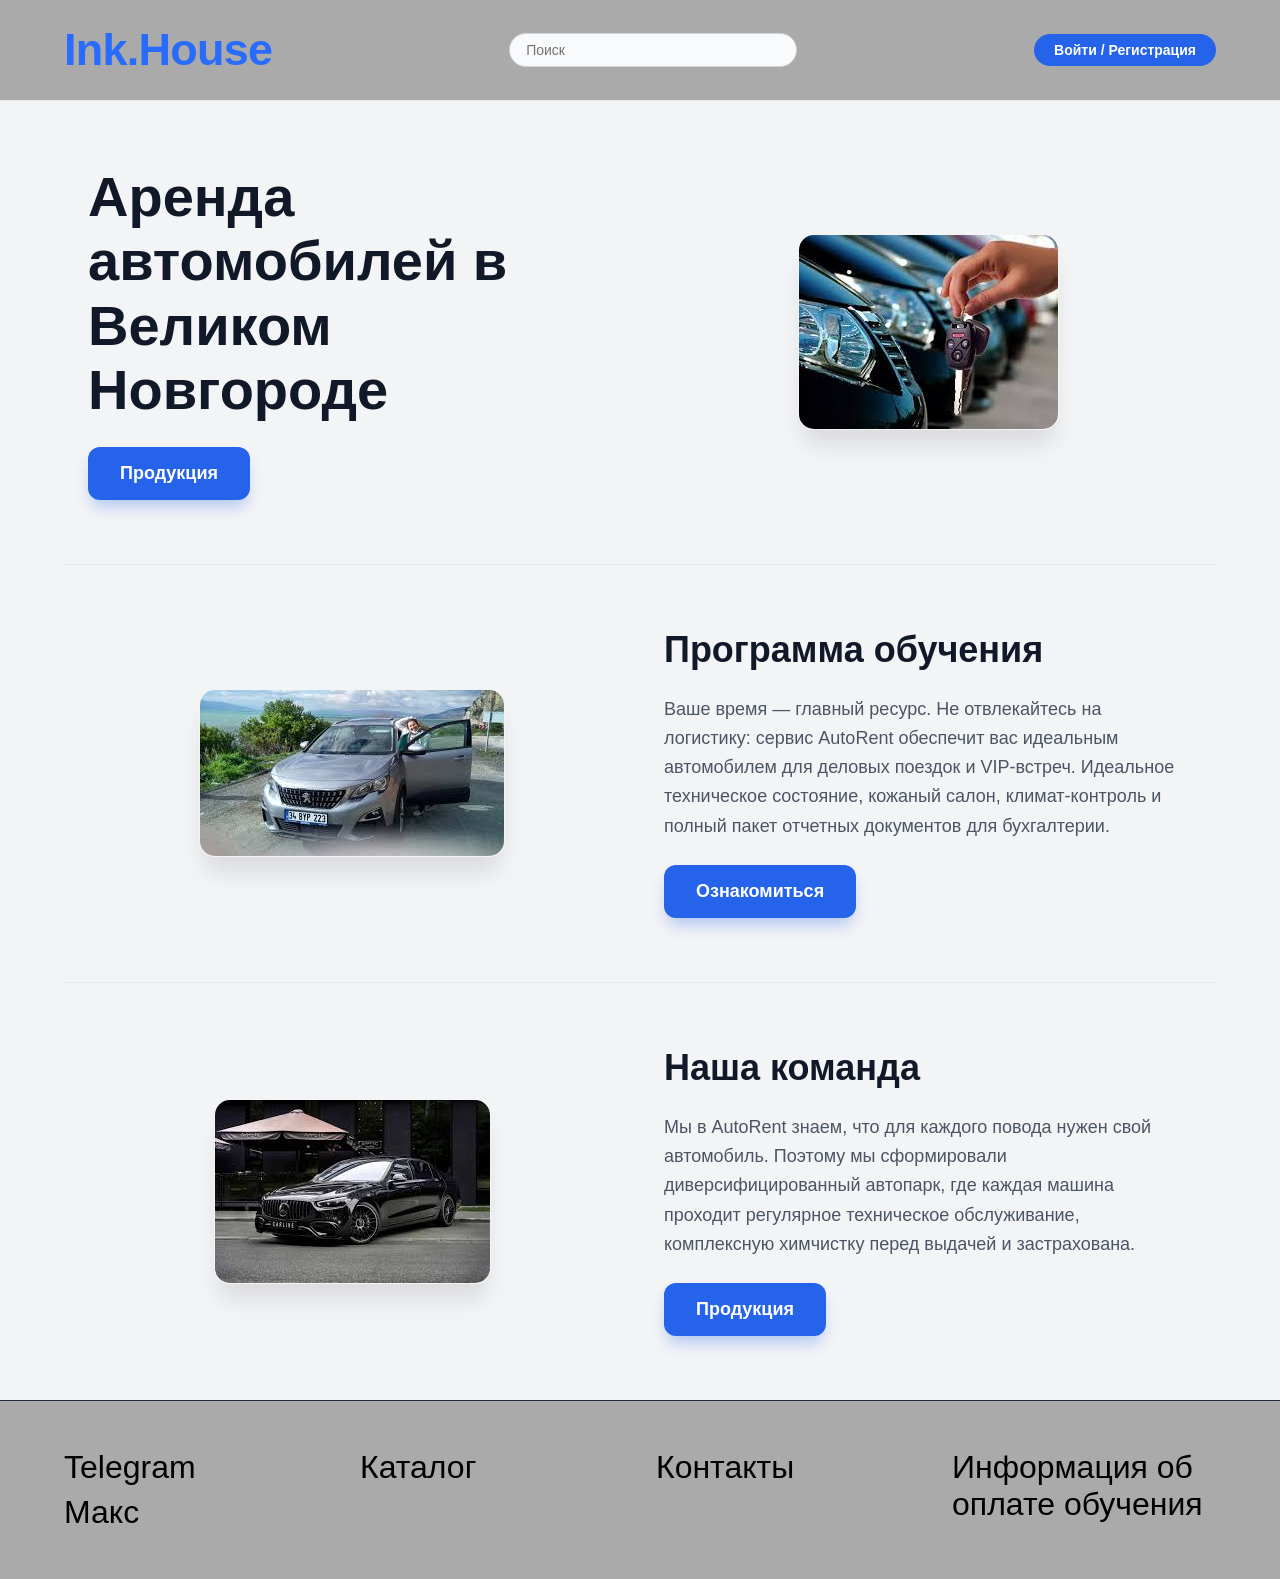
==== index.html @ a7cf6947 "maket 1" ====
<!DOCTYPE html>
<html lang="ru">
<head>
    <meta charset="UTF-8">
    <meta name="viewport" content="width=device-width, initial-scale=1.0">
    <title>Аренда авто — Сервис бронирования</title>
    <link rel="stylesheet" href="style.css">
</head>
<body class="site-body">
    <div class="auth-container hidden">
        <!-- Страница регистрации -->
        <section id="page-register" class="auth-section">
            <h2 class="auth-title">Регистрация</h2>
            <input type="text" id="reg-name" placeholder="Имя пользователя" class="form-input">
            <input type="email" id="email" placeholder="Почта" class="form-input">
            <input type="password" id="reg-password" placeholder="Пароль" class="form-input">
            <input type="password" id="reg-password2" placeholder="Повторите пароль" class="form-input">
            
            <!-- НОВЫЙ БЛОК: Согласие на обработку персональных данных -->
            <div class="policy-wrapper">
                <input type="checkbox" id="reg-policy" class="policy-checkbox">
                <label Liga for="reg-policy" class="policy-label">
                    Я соглашаюсь на <a href="#" class="policy-link">обработку персональных данных</a>
                </label>
            </div>

            <button id="btn-register" class="btn-primary">Зарегистрироваться</button>
            <p class="auth-switch-text">Уже есть аккаунт? <a href="#" id="link-to-login" class="auth-link">Войти</a></p>
            <p id="reg-error" class="error-text hidden"></p>
        </section>

        <!-- Страница входа -->
        <section id="page-login" class="auth-section hidden">
            <h2 class="auth-title">Вход</h2>
            <input type="text" id="login-name" placeholder="Имя пользователя" class="form-input">
            <input type="password" id="login-password" placeholder="Пароль" class="form-input">
            <button id="btn-login" class="btn-primary">Войти</button>
            <p class="auth-switch-text">Нет аккаунта? <a href="#" id="link-to-register" class="auth-link">Регистрация</a></p>
            <p id="login-error" class="error-text hidden"></p>
        </section>
        
        <!-- Личный кабинет -->
        <section id="page-dashboard" class="auth-section hidden">
            <h2 class="auth-title">Личный кабинет</h2>
            <div class="dashboard-info">
                <p class="user-greeting">Привет, <span id="current-user" class="user-highlight"></span>!</p>
                <p class="date-text">Сегодня <span id="data" class="date-highlight"></span>!</p>
            </div>

            <!-- БЛОК МОИХ ЗАЯВОК И КУРСОВ -->
            <div class="user-courses-block" style="margin-top: 1.5rem;">
                <h3 style="font-size: 1.1rem; font-weight: 700; margin-bottom: 0.75rem; color: #1f2937;">Моё обучение:</h3>
                <div class="table-responsive">
                    <table class="admin-table" style="font-size: 0.875rem;">
                        <thead>
                            <tr style="background-color: #f3f4f6;">
                                <th style="padding: 10px;">Категория</th>
                                <th style="padding: 10px;">Статус</th>
                                <th style="padding: 10px;">Инструктор / Авто</th>
                            </tr>
                        </thead>
                        <tbody id="user-apps-list">
                            <!-- Сюда JS вставит строки -->
                        </tbody>
                    </table>
                </div>
            </div>

            <button id="btn-curs" class="btn-primary" style="margin-top: 1rem;">Перейти к главной</button>
            <button id="btn-logout" class="btn-secondary">Выйти</button>
        </section>

    </div>

    <!-- Панель Администратора -->
    <section id="page-admin" class="auth-section admin-panel hidden">
        <div class="admin-header">
            <h2 class="admin-title">Панель администратора</h2>
            <button id="btn-admin-logout" class="btn-logout-admin">Выйти</button>
        </div>

        <!-- Блок Управления Заявками -->
        <div class="admin-section-block">
            <h3 class="admin-subtitle text-sky">Заявки на обучение</h3>
            <div class="table-responsive">
                <table class="admin-table">
                    <thead>
                        <tr>
                            <th>Студент / Email</th>
                            <th>Категория</th>
                            <th>Статус</th>
                            <th>Инструктор</th>
                            <th>Действия</th>
                        </tr>
                    </thead>
                    <tbody id="admin-apps-list">
                        <!-- Сюда JS вставит строки с заявками -->
                    </tbody>
                </table>
            </div>
        </div>

        <!-- Блок Инструкторов -->
        <div class="admin-grid">
            <!-- Форма добавления -->
            <div class="admin-card-form">
                <h3 class="admin-subtitle text-emerald">Добавить инструктора</h3>
                <div class="form-group-admin">
                    <input type="text" id="inst-name" placeholder="ФИО инструктора" class="admin-input">
                    <input type="text" id="inst-car" placeholder="Автомобиль (Марка, госномер)" class="admin-input">
                    <input type="text" id="inst-cat" placeholder="Категория (например: B)" class="admin-input">
                    <button id="btn-add-instructor" class="btn-submit-admin">Сохранить</button>
                </div>
            </div>

            <!-- Список инструкторов -->
            <div class="admin-card-list">
                <h3 class="admin-subtitle text-emerald">Список инструкторов</h3>
                <div class="table-scroll">
                    <table class="admin-table-compact">
                        <thead>
                            <tr>
                                <th>Инструктор / Авто</th>
                                <th>Категория</th>
                                <th class="text-right">Действие</th>
                            </tr>
                        </thead>
                        <tbody id="admin-instructors-list">
                            <!-- Сюда JS вставит список инструкторов -->
                        </tbody>
                    </table>
                </div>
            </div>
        </div>
    </section>

    <!-- Первая страница -->
    <section id="firstList" class="main-page">
        <header class="site-header">
            <div class="header-container">
                <div class="site-logo">
                    <h2>Ink.House</h2>
                </div>
                <div class="search-wrapper">
                    <input type="search" id="search" placeholder="Поиск" class="search-input">
                </div>
                <div id="auth-header-block">
                    <button id="btn-header-auth" class="btn-header">Войти / Регистрация</button>
                </div>
            </div>
        </header>

        <main class="site-content">
            <div class="hero-section">
                <div class="hero-text-block">
                    <h1 class="hero-title">
                        Аренда автомобилей в Великом Новгороде
                    </h1>
                    <div id="btn-katalog">
                        <button class="btn-large">Продукция</button>
                    </div>
                </div>
                <div class="image-wrapper">
                    <img src="images/img3.jpg" alt="Главное изображение" class="responsive-img">
                </div>
            </div>
                
            <div class="info-section">
                <div class="image-wrapper order-mobile-2">
                    <img src="images/img2.jpg" alt="Обучение" class="responsive-img">
                </div>
                <div class="info-text-block order-mobile-1">
                    <h2 class="section-title">Программа обучения</h2>
                    <p class="section-paragraph">
                        Ваше время — главный ресурс. Не отвлекайтесь на логистику: сервис AutoRent обеспечит вас идеальным автомобилем для деловых поездок и VIP-встреч. Идеальное техническое состояние, кожаный салон, климат-контроль и полный пакет отчетных документов для бухгалтерии.
                    </p>
                    <div id="btn-katalog1">
                        <button class="btn-large">Ознакомиться</button>
                    </div>
                </div>
            </div>

            <div class="info-section">
                <div class="image-wrapper">
                    <img src="images/img1.jpg" alt="Команда" class="responsive-img">
                </div>
                <div class="info-text-block">
                    <h2 class="section-title">Наша команда</h2>
                    <p class="section-paragraph">
                        Мы в AutoRent знаем, что для каждого повода нужен свой автомобиль. Поэтому мы сформировали диверсифицированный автопарк, где каждая машина проходит регулярное техническое обслуживание, комплексную химчистку перед выдачей и застрахована.
                    </p>
                    <div id="btn-katalog2">
                        <button class="btn-large">Продукция</button>
                    </div>
                </div>
            </div>
        </main>

        <footer class="site-footer">
            <div class="footer-grid">
                
                <div class="footer-col">
                    <p class="footer-link-item">Telegram</p>
                    <p class="footer-link-item">Макс</p>
                </div>
                    
                <div class="footer-col">
                    <a href="#" class="footer-link">Каталог</a>
                </div>

                <div class="footer-col">
                    <p class="footer-link-item">Контакты</p>
                </div>

                <div class="footer-col">
                    <a href="#" class="footer-link leading-tight">
                        Информация об оплате обучения
                    </a>
                </div>

            </div>
        </footer>
    </section>

    <!-- Каталог -->
    <section id="katalog" class="hidden">
        <!-- Шапка каталога -->
        <header class="site-header">
            <div class="header-container">
                <div class="site-logo logo-click-trigger">
                    <h2>Ink.House</h2>
                </div>
                <div class="search-wrapper">
                    <input type="search" placeholder="Поиск" class="search-input header-search-trigger">
                </div>
                <div class="auth-header-placement">
                </div>
            </div>
        </header>

        <!-- Основной контент каталога -->
        <main class="catalog-content">
            <h1 class="catalog-main-title">Наши направления обучения</h1>
            
            <div class="catalog-grid">
            
                <!-- Карточка 1: Категория А -->
                <div class="catalog-card">
                    <div class="card-top">
                        <img class="card-img" src="images/1.jpg" alt="Категория А">
                        <h3 class="card-title">Категория А</h3>
                        <p class="card-description">Подготовка водителей категории «А»/«А1»</p>
                    </div>
                    <div class="card-bottom">
                        <p class="card-price">20 500 руб</p>
                        <button class="btn-action" data-category="A">Подать заявку</button>
                    </div>
                </div>

                <!-- Карточка 2: Категория B -->
                <div class="catalog-card">
                    <div class="card-top">
                        <img class="card-img" src="images/2.jpg" alt="Категория B">
                        <h3 class="card-title">Категория B</h3>
                        <p class="card-description">Подготовка водителей категории «В» МЕХАНИКА</p>
                    </div>
                    <div class="card-bottom">
                        <p class="card-price">60 500 руб</p>
                        <button class="btn-action" data-category="B">Подать заявку</button>
                    </div>
                </div>
                    
                <!-- Карточка 3: Категория C -->
                <div class="catalog-card">
                    <div class="card-top">
                        <img class="card-img" src="images/3.jpg" alt="Категория C">
                        <h3 class="card-title">Категория C</h3>
                        <p class="card-description">Переподготовка водителей с категории «В» на «C»</p>
                    </div>
                    <div class="card-bottom">
                        <p class="card-price">25 500 руб</p>
                        <button class="btn-action" data-category="C">Подать заявку</button>
                    </div>
                </div>

            </div>
        </main>

        <!-- Подвал каталога -->
        <footer class="site-footer">
            <div class="footer-grid">
                <div class="footer-col">
                    <p class="footer-link-item">Telegram</p>
                    <p class="footer-link-item">Макс</p>
                </div>
                <div class="footer-col">
                    <span class="footer-link catalog-link-trigger">Каталог</span>
                </div>
                <div class="footer-col">
                    <p class="footer-link-item">Контакты</p>
                </div>
                <div class="footer-col">
                    <span class="footer-link">Информация об оплате обучения</span>
                </div>
            </div>
        </footer>
    </section>

    <script>
        const sessionUser = "<?= $_SESSION['username'] ?? '' ?>";
    </script>
    <script src="index.js"></script>    
</body>
</html>
---- style.css ----
/* Обнуление базовых отступов */
* {
    box-sizing: border-box;
    margin: 0;
    padding: 0;
}

/* Базовые стили страницы */
.site-body {
    background-color: #f3f4f6;
    min-height: 100vh;
    display: flex;
    flex-direction: column;
    font-family: -apple-system, BlinkMacSystemFont, "Segoe UI", Roboto, Helvetica, Arial, sans-serif;
    -webkit-font-smoothing: antialiased;
}

/* Общий технический класс для скрытия окон в JS */
.hidden {
    display: none !important;
}

/* Авторизации и регистрации */
.auth-container {
    background-color: #ffffff;
    padding: 2rem;
    border-radius: 0.75rem;
    box-shadow: 0 4px 6px -1px rgba(0, 0, 0, 0.1), 0 2px 4px -1px rgba(0, 0, 0, 0.06);
    width: 100%;
    max-width: 28rem;
    margin: auto;
}

.auth-section {
    display: flex;
    flex-direction: column;
    gap: 1rem;
}

.auth-title {
    font-size: 1.5rem;
    font-weight: 700;
    color: #1f2937;
    text-align: center;
}

.auth-switch-text {
    text-align: center;
    font-size: 0.875rem;
    color: #4b5563;
}

.auth-link {
    color: #2563eb;
    text-decoration: none;
}

.auth-link:hover {
    text-decoration: underline;
}

.error-text {
    color: #ef4444;
    font-size: 0.875rem;
    text-align: center;
}

/* Личный кабинет */
.dashboard-info {
    background-color: #eff6ff;
    padding: 1rem;
    border-radius: 0.5rem;
    border: 1px solid #dbeafe;
    display: flex;
    flex-direction: column;
    gap: 0.25rem;
}

.user-greeting {
    color: #374151;
}

.user-highlight {
    font-weight: 700;
    color: #2563eb;
}

.date-text {
    font-size: 0.875rem;
    color: #6b7280;
}

.date-highlight {
    font-weight: 500;
}

.form-input {
    width: 100%;
    padding: 0.625rem;
    border: 1px solid #d1d5db;
    border-radius: 0.5rem;
    font-size: 1rem;
    transition: all 0.2s;
    outline: none;
}

.form-input:focus {
    border-color: #2563eb;
    box-shadow: 0 0 0 2px rgba(37, 99, 235, 0.2);
}

.btn-primary {
    width: 100%;
    background-color: #2563eb;
    color: #ffffff;
    padding: 0.625rem;
    border: none;
    border-radius: 0.5rem;
    font-weight: 600;
    cursor: pointer;
    transition: background-color 0.2s;
}

.btn-primary:hover {
    background-color: #1d4ed8;
}

.btn-secondary {
    width: 100%;
    background-color: #6b7280;
    color: #ffffff;
    padding: 0.625rem;
    border: none;
    border-radius: 0.5rem;
    font-weight: 600;
    cursor: pointer;
    transition: background-color 0.2s;
}

.btn-secondary:hover {
    background-color: #4b5563;
}

.btn-large {
    padding: 1rem 2rem;
    font-size: 1.125rem;
    font-weight: 700;
    background-color: #2563eb;
    color: #ffffff;
    border: none;
    border-radius: 0.75rem;
    cursor: pointer;
    transition: all 0.2s;
    box-shadow: 0 10px 15px -3px rgba(37, 99, 235, 0.3);
}

.btn-large:hover {
    background-color: #1d4ed8;
}

/* Главная страница */
.main-page {
    display: flex;
    flex-direction: column;
    flex-grow: 1;
}

.site-header {
    padding: 1.5rem 2rem;
    background-color: #aaaaaa;
    border-bottom: 1px solid #e5e7eb;
}

.header-container {
    max-width: 1152px;
    margin: 0 auto;
    display: flex;
    justify-content: space-between;
    align-items: center;
    gap: 1rem;
}

.site-logo {
    color: #296cfd;
    font-weight: 900;
    font-size: 1.875rem;
    letter-spacing: -0.025em;
}

.site-logo:hover {
    cursor: pointer;
    color: #2561e4;
}

.search-wrapper {
    width: 18rem;
}

.search-input {
    width: 100%;
    padding: 0.5rem 1rem;
    border: 1px solid #d1d5db;
    border-radius: 9999px;
    background-color: #f9fafb;
    font-size: 0.875rem;
    outline: none;
    transition: all 0.2s;
}

.search-input:focus {
    border-color: #2563eb;
    box-shadow: 0 0 0 2px rgba(37, 99, 235, 0.2);
}

.site-content {
    flex-grow: 1;
    width: 100%;
    max-width: 1152px;
    margin: 0 auto;
}

.hero-section, .info-section {
    padding: 4rem 1.5rem;
    display: grid;
    grid-template-columns: 1fr;
    gap: 3rem;
    align-items: center;
}

.info-section {
    border-top: 1px solid #e5e7eb;
}

.hero-text-block {
    display: flex;
    flex-direction: column;
    align-items: center;
    text-align: center;
}

.hero-title {
    font-size: 2.5rem;
    font-weight: 800;
    color: #111827;
    line-height: 1.15;
    margin-bottom: 1.5rem;
}

.accent-text {
    color: #2563eb;
}

.desktop-only {
    display: none;
}

.info-text-block {
    display: flex;
    flex-direction: column;
    gap: 1.5rem;
}

.section-title {
    font-size: 2.25rem;
    font-weight: 700;
    color: #111827;
}

.section-paragraph {
    font-size: 1.125rem;
    color: #4b5563;
    line-height: 1.625;
}

.image-wrapper {
    display: flex;
    justify-content: center;
}

.responsive-img {
    max-width: 100%;
    height: auto;
    border-radius: 1rem;
    box-shadow: 0 20px 25px -5px rgba(0, 0, 0, 0.1);
    border: 1px solid #f3f4f6;
}

/* Подвал сайта */
.site-footer {
    background-color: #aaaaaa;
    color: #d1d5db;
    padding: 3rem 1.5rem;
    margin-top: auto;
    border-top: 1px solid #1f2937;
}

.footer-grid {
    max-width: 1152px;
    margin: 0 auto;
    display: grid;
    grid-template-columns: repeat(2, 1fr);
    gap: 2rem;
}

.footer-col {
    display: flex;
    flex-direction: column;
    gap: 0.5rem;
}

.footer-col-title {
    font-size: 0.875rem;
    font-weight: 600;
    text-transform: uppercase;
    letter-spacing: 0.05em;
    color: #9ca3af;
    margin-bottom: 0.25rem;
}

.footer-link-item, .footer-link {
    font-size: 2rem;
    color: #000000;
    text-decoration: none;
    cursor: pointer;
    transition: color 0.2s;
}

.footer-link-item:hover, .footer-link:hover {
    color: #60a5fa;
}

.footer-copyright {
    max-width: 1152px;
    margin: 2rem auto 0;
    padding-top: 2rem;
    border-top: 1px solid #1f2937;
    text-align: center;
    font-size: 0.875rem;
    color: #6b7280;
}

.profil a {
    font-size: 4 rem;
}

/* Кнопка авторизации в шапке */
.btn-header {
    background-color: #2563eb;
    color: #ffffff;
    padding: 0.5rem 1.25rem;
    border: none;
    border-radius: 9999px; /* Скругленная кнопка */
    font-weight: 600;
    font-size: 0.875rem;
    cursor: pointer;
    transition: all 0.2s;
    white-space: nowrap;
}

.btn-header:hover {
    background-color: #1d4ed8;
    box-shadow: 0 4px 6px -1px rgba(37, 99, 235, 0.2);
}

/* Стили для отображения имени пользователя вместо кнопки */
.header-username {
    font-weight: 700;
    color: #2563eb;
    font-size: 1rem;
    cursor: pointer;
    transition: color 0.2s;
}

.header-username:hover {
    color: #1d4ed8;
    text-decoration: underline;
}

/* Стили для страницы каталога */
.catalog-content {
    flex-grow: 1;
    width: 100%;
    max-width: 1152px;
    margin: 0 auto;
    padding: 3rem 1.5rem;
}

.catalog-main-title {
    font-size: 2.25rem;
    font-weight: 800;
    color: #111827;
    text-align: center;
    margin-bottom: 3rem;
}

/* Сетка каталога: 1 колонка на мобильных, 3 на ПК */
.catalog-grid {
    display: grid;
    grid-template-columns: 1fr;
    gap: 2rem;
}

/* Карточка товара */
.catalog-card {
    background-color: #ffffff;
    border-radius: 1rem;
    padding: 1.5rem;
    display: flex;
    flex-direction: column;
    justify-content: space-between; /* Прижимает цену и кнопку к низу */
    align-items: center;
    text-align: center;
    min-height: 550px;
    box-shadow: 0 4px 6px -1px rgba(0, 0, 0, 0.05), 0 2px 4px -1px rgba(0, 0, 0, 0.03);
    border: 1px solid #e5e7eb;
    transition: transform 0.2s, box-shadow 0.2s;
}

.catalog-card:hover {
    transform: translateY(-4px);
    box-shadow: 0 20px 25px -5px rgba(0, 0, 0, 0.1), 0 10px 10px -5px rgba(0, 0, 0, 0.04);
}

.card-top {
    width: 100%;
    display: flex;
    flex-direction: column;
    align-items: center;
}

.card-img {
    width: 100%;
    height: 480px;
    object-fit: cover;
    border-radius: 0.75rem;
    margin-bottom: 1.25rem;
}

.card-title {
    font-size: 1.5rem;
    font-weight: 700;
    color: #111827;
    margin-bottom: 0.5rem;
}

.card-description {
    font-size: 1rem;
    color: #4b5563;
    line-height: 1.5;
}

.card-bottom {
    width: 100%;
    margin-top: 1.5rem;
    display: flex;
    flex-direction: column;
    align-items: center;
    gap: 1rem;
}

.card-price {
    font-size: 1.5rem;
    font-weight: 800;
    color: #111827;
}

/* Подать заявку */
.btn-action {
    width: 100%;
    max-width: 240px;
    height: 3rem;
    font-size: 1rem;
    font-weight: 600;
    color: #2563eb;
    background-color: transparent;
    border: 2px solid #2563eb;
    border-radius: 0.5rem;
    cursor: pointer;
    transition: all 0.2s;
}

.btn-action:hover {
    background-color: #2563eb;
    color: #ffffff;
    box-shadow: 0 10px 15px -3px rgba(37, 99, 235, 0.2);
}

/* Адаптивность для сетки каталога */
@media (min-width: 768px) {
    .catalog-grid {
        grid-template-columns: repeat(3, 1fr);
    }
}

/* Адаптивность для средних и больших экранов (Планшеты и ПК) */
@media (min-width: 768px) {
    .hero-section, .info-section {
        grid-template-columns: repeat(2, 1fr);
    }

    .hero-text-block {
        align-items: flex-start;
        text-align: left;
    }

    .hero-title {
        font-size: 3.5rem;
    }

    .footer-grid {
        grid-template-columns: repeat(4, 1fr);
    }

    /* Восстановление правильного визуального порядка блоков для десктопа */
    .order-mobile-1 {
        order: 0;
    }
    .order-mobile-2 {
        order: 0;
    }
}

@media (min-width: 1024px) {
    .desktop-only {
        display: inline;
    }
}

/* Полноэкранный контейнер админки (Белая тема) */
.admin-panel {
    width: 100%;
    min-height: 100vh; /* На весь экран */
    margin: 0;
    padding: 32px;
    background-color: #ffffff; /* Белый фон */
    color: #1f2937; /* Темный текст для контраста */
    box-sizing: border-box;
}

/* Шапка админки */
.admin-header {
    display: flex;
    justify-content: space-between;
    align-items: center;
    border-bottom: 2px solid #e5e7eb; /* Светлая аккуратная линия */
    padding-bottom: 16px;
    margin-bottom: 32px;
}

.admin-title {
    font-size: 28px;
    font-weight: 800;
    color: #111827;
    margin: 0;
}

.btn-logout-admin {
    padding: 10px 20px;
    background-color: #dc2626;
    color: #ffffff;
    border: none;
    border-radius: 6px;
    font-weight: 600;
    cursor: pointer;
    transition: background-color 0.2s;
}

.btn-logout-admin:hover {
    background-color: #b91c1c;
}

/* Секции и заголовки */
.admin-section-block {
    margin-bottom: 40px;
}

.admin-subtitle {
    font-size: 20px;
    font-weight: 700;
    margin-top: 0;
    margin-bottom: 16px;
}

.text-sky { 
    color: #296cfd; 
}
.text-emerald { 
    color: #296cfd; 
} 

/* Таблицы заявок */
.table-responsive {
    overflow-x: auto;
    background-color: #ffffff; 
    border: 1px solid #e5e7eb;
    border-radius: 8px;
}

.admin-table {
    width: 100%;
    text-align: left;
    border-collapse: collapse;
}

.admin-table th {
    background-color: #f9fafb; /* Светлая шапка таблицы */
    color: #374151; /* Темно-серый текст */
    padding: 14px;
    font-weight: 600;
    border-bottom: 2px solid #e5e7eb;
}

.admin-table td {
    padding: 14px;
    border-bottom: 1px solid #e5e7eb;
    color: #4b5563;
    vertical-align: middle;
}

.admin-table tbody tr:hover {
    background-color: #f3f4f6; /* Легкий серый тон при наведении */
    transition: background-color 0.15s;
}

/* Селекты выбора инструкторов внутри строк таблицы */
.select-inst {
    background-color: #ffffff;
    color: #374151;
    font-size: 13px;
    padding: 8px 12px;
    border: 1px solid #d1d5db;
    border-radius: 6px;
    outline: none;
    cursor: pointer;
    transition: border-color 0.2s;
}

.select-inst:focus {
    border-color: #296cfd;
}

/* Сетка для блоков инструкторов */
.admin-grid {
    display: grid;
    grid-template-columns: 1fr;
    gap: 32px;
}

@media (min-width: 960px) {
    .admin-grid {
        grid-template-columns: 1fr 2fr;
    }
}

/* Карточки управления (Избавление от серого #d2d2d2 фона) */
.admin-card-form {
    background-color: #ffffff; /* Полностью белый фон */
    border: 1px solid #e5e7eb; /* Тонкая светлая рамка в стиле сайта */
    padding: 24px;
    border-radius: 8px;
}

.admin-card-list {
    background-color: #ffffff; /* Полностью белый фон */
    border: 1px solid #e5e7eb;
    padding: 24px;
    border-radius: 8px;
}

.form-group-admin {
    display: flex;
    flex-direction: column;
    gap: 14px;
}

/* Поля ввода */
.admin-input {
    width: 100%;
    padding: 10px 12px;
    background-color: #ffffff;
    border: 1px solid #d1d5db;
    border-radius: 6px;
    color: #1f2937;
    outline: none;
    box-sizing: border-box;
    transition: all 0.2s;
}

.admin-input:focus {
    border-color: #296cfd; /* Изменено под ваш синий брендкод */
    box-shadow: 0 0 0 3px rgba(41, 108, 253, 0.15);
}

/* Кнопка отправки формы */
.btn-submit-admin {
    width: 100%;
    padding: 10px;
    background-color: #296cfd;
    color: #ffffff;
    border: none;
    border-radius: 6px;
    font-weight: 600;
    cursor: pointer;
    transition: background-color 0.2s;
}

.btn-submit-admin:hover {
    background-color: #1d56d7; /* Скорректирован hover с зеленого на темно-синий */
}

/* Компактная таблица инструкторов */
.table-scroll {
    overflow-y: auto;
    max-height: 280px;
    border: 1px solid #e5e7eb;
    border-radius: 6px;
}

.admin-table-compact {
    width: 100%;
    text-align: left;
    border-collapse: collapse;
}

.admin-table-compact th {
    background-color: #f9fafb;
    color: #4b5563;
    font-size: 13px;
    font-weight: 600;
    padding: 10px 12px;
    border-bottom: 2px solid #e5e7eb;
    position: sticky;
    top: 0;
}

.admin-table-compact td {
    padding: 12px;
    border-bottom: 1px solid #e5e7eb;
    color: #4b5563;
}

.text-right { 
    text-align: right; 
}

/* Кастомные кнопки статусов внутри строк */
.btn-app-accept {
    padding: 6px 12px;
    font-size: 13px;
    font-weight: 600;
    background-color: #10b981;
    color: #ffffff;
    border: none;
    border-radius: 6px;
    cursor: pointer;
    transition: background-color 0.15s;
}

.btn-app-accept:hover { background-color: #059669; }

.btn-app-reject {
    padding: 6px 12px;
    font-size: 13px;
    font-weight: 600;
    background-color: #ef4444;
    color: #ffffff;
    border: none;
    border-radius: 6px;
    cursor: pointer;
    transition: background-color 0.15s;
}

.btn-app-reject:hover { 
    background-color: #dc2626;
}

.student-name {
    color: #111827 !important;
    font-weight: 600;
}
.student-email {
    color: #4b5563 !important;
}

.instructor-name {
    color: #111827 !important; 
    font-weight: 600;
}
.instructor-car {
    color: #4b5563 !important;
}

/* Контейнер для галочки и текста */
.policy-wrapper {
    display: flex;
    align-items: flex-start;
    gap: 0.5rem;
    margin-top: 0.25rem;
    margin-bottom: 0.25rem;
}

/* Стилизация самого чекбокса */
.policy-checkbox {
    width: 1rem;
    height: 1rem;
    margin-top: 0.15rem; /* Выравнивание по базовой линии текста */
    cursor: pointer;
    accent-color: #296cfd; /* Окрашивает галочку в ваш фирменный синий цвет */
}

/* Текст соглашения */
.policy-label {
    font-size: 0.85rem;
    color: #4b5563; /* Читаемый серый цвет из вашей темы */
    line-height: 1.3;
    cursor: pointer;
    user-select: none; /* Защита от случайного выделения текста при кликах */
}

/* Ссылка на политику */
.policy-link {
    color: #296cfd;
    text-decoration: none;
}

.policy-link:hover {
    text-decoration: underline;
}
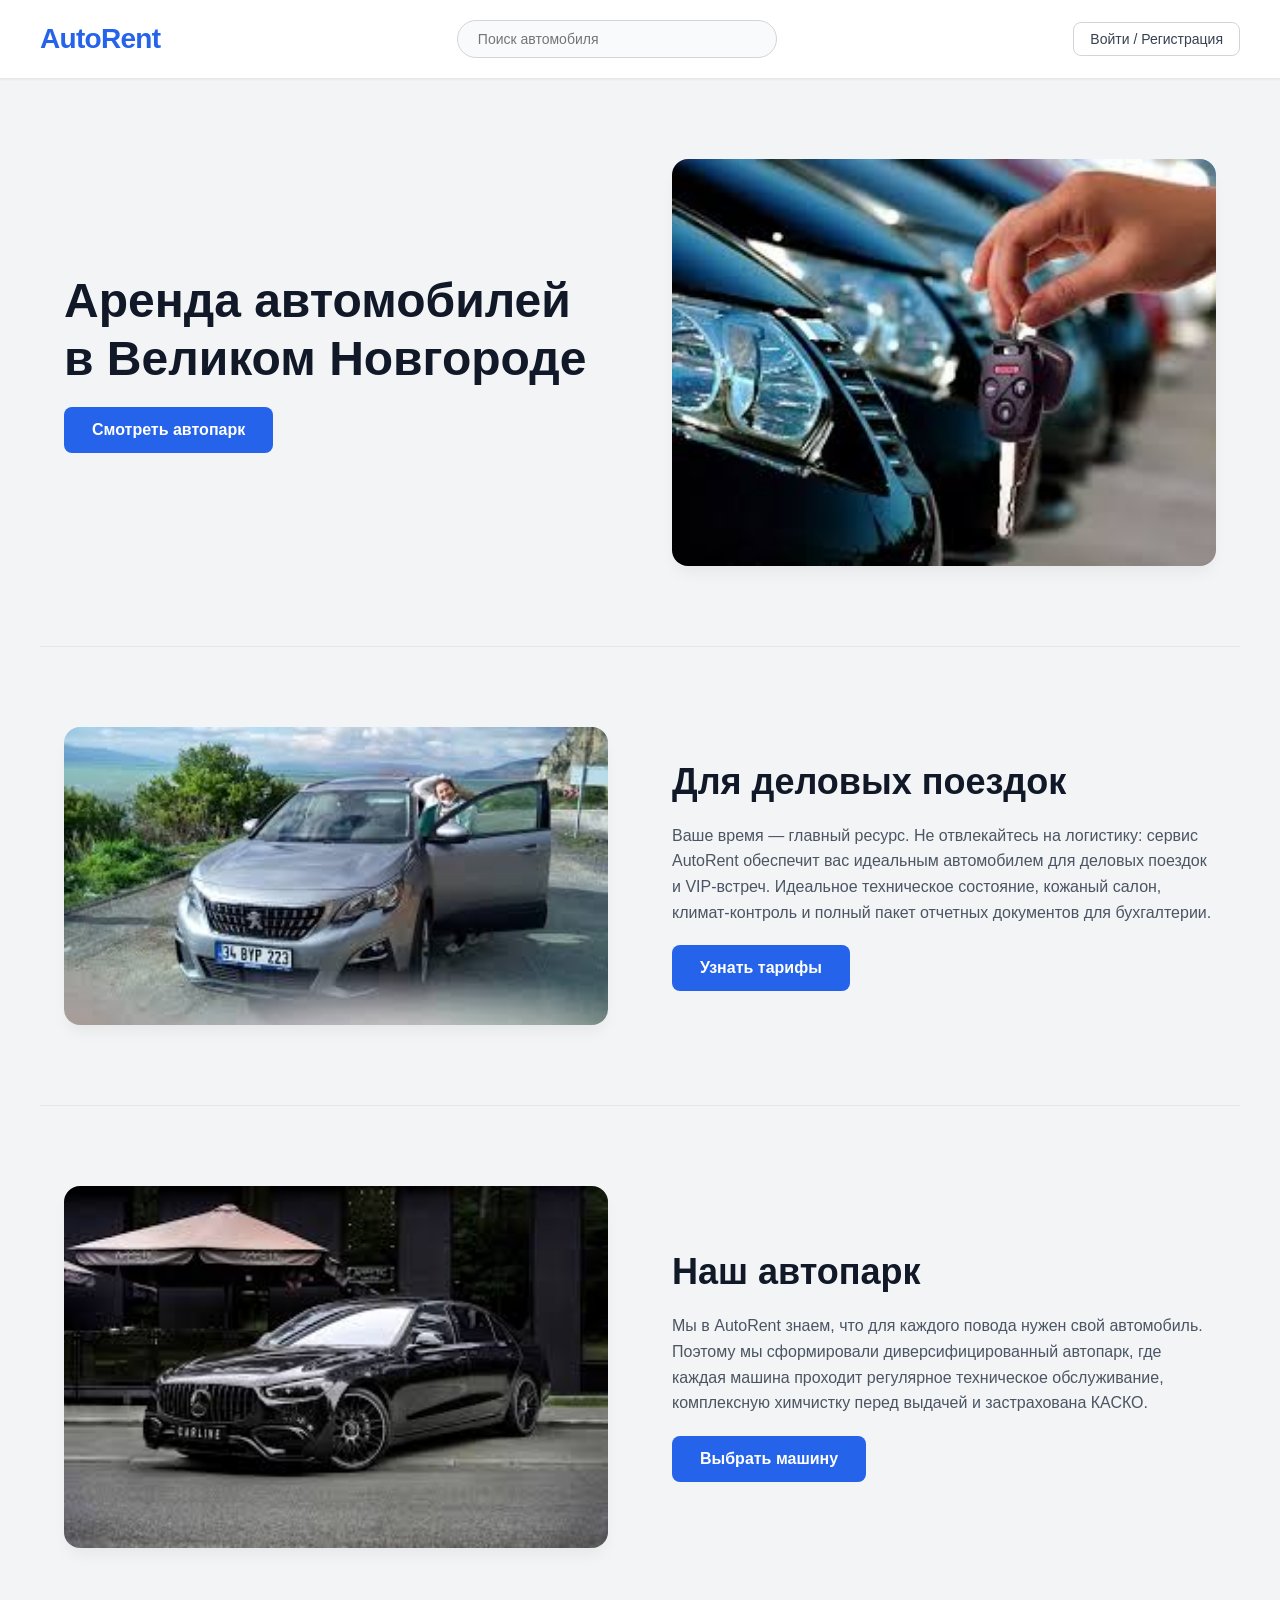
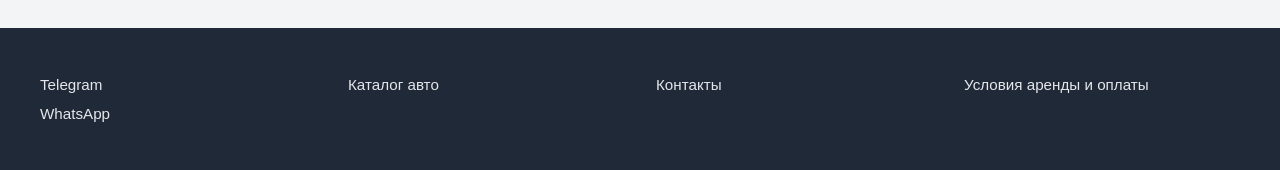
==== commit 61cb900e: "two part" ====
--- a/index.html
+++ b/index.html
@@ -3,195 +3,65 @@
 <head>
     <meta charset="UTF-8">
     <meta name="viewport" content="width=device-width, initial-scale=1.0">
-    <title>Аренда авто — Сервис бронирования</title>
+    <title>Аренда авто AutoRent — Великий Новгород</title>
     <link rel="stylesheet" href="style.css">
 </head>
 <body class="site-body">
-    <div class="auth-container hidden">
-        <!-- Страница регистрации -->
-        <section id="page-register" class="auth-section">
-            <h2 class="auth-title">Регистрация</h2>
-            <input type="text" id="reg-name" placeholder="Имя пользователя" class="form-input">
-            <input type="email" id="email" placeholder="Почта" class="form-input">
-            <input type="password" id="reg-password" placeholder="Пароль" class="form-input">
-            <input type="password" id="reg-password2" placeholder="Повторите пароль" class="form-input">
-            
-            <!-- НОВЫЙ БЛОК: Согласие на обработку персональных данных -->
-            <div class="policy-wrapper">
-                <input type="checkbox" id="reg-policy" class="policy-checkbox">
-                <label Liga for="reg-policy" class="policy-label">
-                    Я соглашаюсь на <a href="#" class="policy-link">обработку персональных данных</a>
-                </label>
-            </div>
-
-            <button id="btn-register" class="btn-primary">Зарегистрироваться</button>
-            <p class="auth-switch-text">Уже есть аккаунт? <a href="#" id="link-to-login" class="auth-link">Войти</a></p>
-            <p id="reg-error" class="error-text hidden"></p>
-        </section>
-
-        <!-- Страница входа -->
-        <section id="page-login" class="auth-section hidden">
-            <h2 class="auth-title">Вход</h2>
-            <input type="text" id="login-name" placeholder="Имя пользователя" class="form-input">
-            <input type="password" id="login-password" placeholder="Пароль" class="form-input">
-            <button id="btn-login" class="btn-primary">Войти</button>
-            <p class="auth-switch-text">Нет аккаунта? <a href="#" id="link-to-register" class="auth-link">Регистрация</a></p>
-            <p id="login-error" class="error-text hidden"></p>
-        </section>
+    <section id="firstList" class="main-page">
         
-        <!-- Личный кабинет -->
-        <section id="page-dashboard" class="auth-section hidden">
-            <h2 class="auth-title">Личный кабинет</h2>
-            <div class="dashboard-info">
-                <p class="user-greeting">Привет, <span id="current-user" class="user-highlight"></span>!</p>
-                <p class="date-text">Сегодня <span id="data" class="date-highlight"></span>!</p>
-            </div>
-
-            <!-- БЛОК МОИХ ЗАЯВОК И КУРСОВ -->
-            <div class="user-courses-block" style="margin-top: 1.5rem;">
-                <h3 style="font-size: 1.1rem; font-weight: 700; margin-bottom: 0.75rem; color: #1f2937;">Моё обучение:</h3>
-                <div class="table-responsive">
-                    <table class="admin-table" style="font-size: 0.875rem;">
-                        <thead>
-                            <tr style="background-color: #f3f4f6;">
-                                <th style="padding: 10px;">Категория</th>
-                                <th style="padding: 10px;">Статус</th>
-                                <th style="padding: 10px;">Инструктор / Авто</th>
-                            </tr>
-                        </thead>
-                        <tbody id="user-apps-list">
-                            <!-- Сюда JS вставит строки -->
-                        </tbody>
-                    </table>
-                </div>
-            </div>
-
-            <button id="btn-curs" class="btn-primary" style="margin-top: 1rem;">Перейти к главной</button>
-            <button id="btn-logout" class="btn-secondary">Выйти</button>
-        </section>
-
-    </div>
-
-    <!-- Панель Администратора -->
-    <section id="page-admin" class="auth-section admin-panel hidden">
-        <div class="admin-header">
-            <h2 class="admin-title">Панель администратора</h2>
-            <button id="btn-admin-logout" class="btn-logout-admin">Выйти</button>
-        </div>
-
-        <!-- Блок Управления Заявками -->
-        <div class="admin-section-block">
-            <h3 class="admin-subtitle text-sky">Заявки на обучение</h3>
-            <div class="table-responsive">
-                <table class="admin-table">
-                    <thead>
-                        <tr>
-                            <th>Студент / Email</th>
-                            <th>Категория</th>
-                            <th>Статус</th>
-                            <th>Инструктор</th>
-                            <th>Действия</th>
-                        </tr>
-                    </thead>
-                    <tbody id="admin-apps-list">
-                        <!-- Сюда JS вставит строки с заявками -->
-                    </tbody>
-                </table>
-            </div>
-        </div>
-
-        <!-- Блок Инструкторов -->
-        <div class="admin-grid">
-            <!-- Форма добавления -->
-            <div class="admin-card-form">
-                <h3 class="admin-subtitle text-emerald">Добавить инструктора</h3>
-                <div class="form-group-admin">
-                    <input type="text" id="inst-name" placeholder="ФИО инструктора" class="admin-input">
-                    <input type="text" id="inst-car" placeholder="Автомобиль (Марка, госномер)" class="admin-input">
-                    <input type="text" id="inst-cat" placeholder="Категория (например: B)" class="admin-input">
-                    <button id="btn-add-instructor" class="btn-submit-admin">Сохранить</button>
-                </div>
-            </div>
-
-            <!-- Список инструкторов -->
-            <div class="admin-card-list">
-                <h3 class="admin-subtitle text-emerald">Список инструкторов</h3>
-                <div class="table-scroll">
-                    <table class="admin-table-compact">
-                        <thead>
-                            <tr>
-                                <th>Инструктор / Авто</th>
-                                <th>Категория</th>
-                                <th class="text-right">Действие</th>
-                            </tr>
-                        </thead>
-                        <tbody id="admin-instructors-list">
-                            <!-- Сюда JS вставит список инструкторов -->
-                        </tbody>
-                    </table>
-                </div>
-            </div>
-        </div>
-    </section>
-
-    <!-- Первая страница -->
-    <section id="firstList" class="main-page">
         <header class="site-header">
             <div class="header-container">
                 <div class="site-logo">
-                    <h2>Ink.House</h2>
+                    <h2>AutoRent</h2>
                 </div>
                 <div class="search-wrapper">
-                    <input type="search" id="search" placeholder="Поиск" class="search-input">
+                    <input type="search" id="search" placeholder="Поиск автомобиля" class="search-input">
                 </div>
-                <div id="auth-header-block">
+                <div class="auth-header-block">
                     <button id="btn-header-auth" class="btn-header">Войти / Регистрация</button>
                 </div>
             </div>
         </header>
 
         <main class="site-content">
+            <!-- Главный баннер -->
             <div class="hero-section">
                 <div class="hero-text-block">
                     <h1 class="hero-title">
                         Аренда автомобилей в Великом Новгороде
                     </h1>
-                    <div id="btn-katalog">
-                        <button class="btn-large">Продукция</button>
-                    </div>
+                    <button id="btn-katalog" class="btn-large">Смотреть автопарк</button>
                 </div>
                 <div class="image-wrapper">
-                    <img src="images/img3.jpg" alt="Главное изображение" class="responsive-img">
+                    <img src="images/img3.jpg" alt="Комфортабельный автомобиль для аренды" class="responsive-img">
                 </div>
             </div>
                 
+            <!-- Блок про бизнес-класс -->
             <div class="info-section">
                 <div class="image-wrapper order-mobile-2">
-                    <img src="images/img2.jpg" alt="Обучение" class="responsive-img">
+                    <img src="images/img2.jpg" alt="Автомобиль бизнес-класса" class="responsive-img">
                 </div>
                 <div class="info-text-block order-mobile-1">
-                    <h2 class="section-title">Программа обучения</h2>
+                    <h2 class="section-title">Для деловых поездок</h2>
                     <p class="section-paragraph">
                         Ваше время — главный ресурс. Не отвлекайтесь на логистику: сервис AutoRent обеспечит вас идеальным автомобилем для деловых поездок и VIP-встреч. Идеальное техническое состояние, кожаный салон, климат-контроль и полный пакет отчетных документов для бухгалтерии.
                     </p>
-                    <div id="btn-katalog1">
-                        <button class="btn-large">Ознакомиться</button>
-                    </div>
+                    <button id="btn-katalog1" class="btn-large">Узнать тарифы</button>
                 </div>
             </div>
 
+            <!-- Блок про преимущества -->
             <div class="info-section">
                 <div class="image-wrapper">
-                    <img src="images/img1.jpg" alt="Команда" class="responsive-img">
+                    <img src="images/img1.jpg" alt="Наш автопарк" class="responsive-img">
                 </div>
                 <div class="info-text-block">
-                    <h2 class="section-title">Наша команда</h2>
+                    <h2 class="section-title">Наш автопарк</h2>
                     <p class="section-paragraph">
-                        Мы в AutoRent знаем, что для каждого повода нужен свой автомобиль. Поэтому мы сформировали диверсифицированный автопарк, где каждая машина проходит регулярное техническое обслуживание, комплексную химчистку перед выдачей и застрахована.
+                        Мы в AutoRent знаем, что для каждого повода нужен свой автомобиль. Поэтому мы сформировали диверсифицированный автопарк, где каждая машина проходит регулярное техническое обслуживание, комплексную химчистку перед выдачей и застрахована КАСКО.
                     </p>
-                    <div id="btn-katalog2">
-                        <button class="btn-large">Продукция</button>
-                    </div>
+                    <button id="btn-katalog2" class="btn-large">Выбрать машину</button>
                 </div>
             </div>
         </main>
@@ -200,115 +70,26 @@
             <div class="footer-grid">
                 
                 <div class="footer-col">
-                    <p class="footer-link-item">Telegram</p>
-                    <p class="footer-link-item">Макс</p>
+                    <a href="https://t.me" class="footer-link-item">Telegram</a>
+                    <a href="https://wa.me" class="footer-link-item">WhatsApp</a>
                 </div>
                     
                 <div class="footer-col">
-                    <a href="#" class="footer-link">Каталог</a>
+                    <a href="#" class="footer-link">Каталог авто</a>
                 </div>
 
                 <div class="footer-col">
-                    <p class="footer-link-item">Контакты</p>
+                    <a href="#" class="footer-link">Контакты</a>
                 </div>
 
                 <div class="footer-col">
                     <a href="#" class="footer-link leading-tight">
-                        Информация об оплате обучения
+                        Условия аренды и оплаты
                     </a>
                 </div>
 
             </div>
         </footer>
-    </section>
-
-    <!-- Каталог -->
-    <section id="katalog" class="hidden">
-        <!-- Шапка каталога -->
-        <header class="site-header">
-            <div class="header-container">
-                <div class="site-logo logo-click-trigger">
-                    <h2>Ink.House</h2>
-                </div>
-                <div class="search-wrapper">
-                    <input type="search" placeholder="Поиск" class="search-input header-search-trigger">
-                </div>
-                <div class="auth-header-placement">
-                </div>
-            </div>
-        </header>
-
-        <!-- Основной контент каталога -->
-        <main class="catalog-content">
-            <h1 class="catalog-main-title">Наши направления обучения</h1>
-            
-            <div class="catalog-grid">
-            
-                <!-- Карточка 1: Категория А -->
-                <div class="catalog-card">
-                    <div class="card-top">
-                        <img class="card-img" src="images/1.jpg" alt="Категория А">
-                        <h3 class="card-title">Категория А</h3>
-                        <p class="card-description">Подготовка водителей категории «А»/«А1»</p>
-                    </div>
-                    <div class="card-bottom">
-                        <p class="card-price">20 500 руб</p>
-                        <button class="btn-action" data-category="A">Подать заявку</button>
-                    </div>
-                </div>
-
-                <!-- Карточка 2: Категория B -->
-                <div class="catalog-card">
-                    <div class="card-top">
-                        <img class="card-img" src="images/2.jpg" alt="Категория B">
-                        <h3 class="card-title">Категория B</h3>
-                        <p class="card-description">Подготовка водителей категории «В» МЕХАНИКА</p>
-                    </div>
-                    <div class="card-bottom">
-                        <p class="card-price">60 500 руб</p>
-                        <button class="btn-action" data-category="B">Подать заявку</button>
-                    </div>
-                </div>
-                    
-                <!-- Карточка 3: Категория C -->
-                <div class="catalog-card">
-                    <div class="card-top">
-                        <img class="card-img" src="images/3.jpg" alt="Категория C">
-                        <h3 class="card-title">Категория C</h3>
-                        <p class="card-description">Переподготовка водителей с категории «В» на «C»</p>
-                    </div>
-                    <div class="card-bottom">
-                        <p class="card-price">25 500 руб</p>
-                        <button class="btn-action" data-category="C">Подать заявку</button>
-                    </div>
-                </div>
-
-            </div>
-        </main>
-
-        <!-- Подвал каталога -->
-        <footer class="site-footer">
-            <div class="footer-grid">
-                <div class="footer-col">
-                    <p class="footer-link-item">Telegram</p>
-                    <p class="footer-link-item">Макс</p>
-                </div>
-                <div class="footer-col">
-                    <span class="footer-link catalog-link-trigger">Каталог</span>
-                </div>
-                <div class="footer-col">
-                    <p class="footer-link-item">Контакты</p>
-                </div>
-                <div class="footer-col">
-                    <span class="footer-link">Информация об оплате обучения</span>
-                </div>
-            </div>
-        </footer>
-    </section>
-
-    <script>
-        const sessionUser = "<?= $_SESSION['username'] ?? '' ?>";
-    </script>
-    <script src="index.js"></script>    
+    </section> 
 </body>
 </html>
--- a/style.css
+++ b/style.css
@@ -1,11 +1,17 @@
-/* Обнуление базовых отступов */
+/* ==========================================================================
+   1. ОБНУЛЕНИЕ СТИЛЕЙ И БАЗОВЫЕ НАСТРОЙКИ
+   ========================================================================== */
 * {
     box-sizing: border-box;
     margin: 0;
     padding: 0;
 }
 
-/* Базовые стили страницы */
+/* Важно для прижатия подвала к низу на любых страницах */
+html, body {
+    height: 100%;
+}
+
 .site-body {
     background-color: #f3f4f6;
     min-height: 100vh;
@@ -15,164 +21,23 @@
     -webkit-font-smoothing: antialiased;
 }
 
-/* Общий технический класс для скрытия окон в JS */
+/* Служебный класс для переключения страниц через JS (если используется) */
 .hidden {
     display: none !important;
 }
 
-/* Авторизации и регистрации */
-.auth-container {
+/* ==========================================================================
+   2. ОБЩАЯ ШАПКА САЙТА (HEADER)
+   ========================================================================== */
+.site-header {
+    padding: 1.25rem 2rem;
     background-color: #ffffff;
-    padding: 2rem;
-    border-radius: 0.75rem;
-    box-shadow: 0 4px 6px -1px rgba(0, 0, 0, 0.1), 0 2px 4px -1px rgba(0, 0, 0, 0.06);
-    width: 100%;
-    max-width: 28rem;
-    margin: auto;
-}
-
-.auth-section {
-    display: flex;
-    flex-direction: column;
-    gap: 1rem;
-}
-
-.auth-title {
-    font-size: 1.5rem;
-    font-weight: 700;
-    color: #1f2937;
-    text-align: center;
-}
-
-.auth-switch-text {
-    text-align: center;
-    font-size: 0.875rem;
-    color: #4b5563;
-}
-
-.auth-link {
-    color: #2563eb;
-    text-decoration: none;
-}
-
-.auth-link:hover {
-    text-decoration: underline;
-}
-
-.error-text {
-    color: #ef4444;
-    font-size: 0.875rem;
-    text-align: center;
-}
-
-/* Личный кабинет */
-.dashboard-info {
-    background-color: #eff6ff;
-    padding: 1rem;
-    border-radius: 0.5rem;
-    border: 1px solid #dbeafe;
-    display: flex;
-    flex-direction: column;
-    gap: 0.25rem;
-}
-
-.user-greeting {
-    color: #374151;
-}
-
-.user-highlight {
-    font-weight: 700;
-    color: #2563eb;
-}
-
-.date-text {
-    font-size: 0.875rem;
-    color: #6b7280;
-}
-
-.date-highlight {
-    font-weight: 500;
-}
-
-.form-input {
-    width: 100%;
-    padding: 0.625rem;
-    border: 1px solid #d1d5db;
-    border-radius: 0.5rem;
-    font-size: 1rem;
-    transition: all 0.2s;
-    outline: none;
-}
-
-.form-input:focus {
-    border-color: #2563eb;
-    box-shadow: 0 0 0 2px rgba(37, 99, 235, 0.2);
-}
-
-.btn-primary {
-    width: 100%;
-    background-color: #2563eb;
-    color: #ffffff;
-    padding: 0.625rem;
-    border: none;
-    border-radius: 0.5rem;
-    font-weight: 600;
-    cursor: pointer;
-    transition: background-color 0.2s;
-}
-
-.btn-primary:hover {
-    background-color: #1d4ed8;
-}
-
-.btn-secondary {
-    width: 100%;
-    background-color: #6b7280;
-    color: #ffffff;
-    padding: 0.625rem;
-    border: none;
-    border-radius: 0.5rem;
-    font-weight: 600;
-    cursor: pointer;
-    transition: background-color 0.2s;
-}
-
-.btn-secondary:hover {
-    background-color: #4b5563;
-}
-
-.btn-large {
-    padding: 1rem 2rem;
-    font-size: 1.125rem;
-    font-weight: 700;
-    background-color: #2563eb;
-    color: #ffffff;
-    border: none;
-    border-radius: 0.75rem;
-    cursor: pointer;
-    transition: all 0.2s;
-    box-shadow: 0 10px 15px -3px rgba(37, 99, 235, 0.3);
-}
-
-.btn-large:hover {
-    background-color: #1d4ed8;
-}
-
-/* Главная страница */
-.main-page {
-    display: flex;
-    flex-direction: column;
-    flex-grow: 1;
-}
-
-.site-header {
-    padding: 1.5rem 2rem;
-    background-color: #aaaaaa;
     border-bottom: 1px solid #e5e7eb;
+    box-shadow: 0 1px 2px rgba(0, 0, 0, 0.05);
 }
 
 .header-container {
-    max-width: 1152px;
+    max-width: 1200px;
     margin: 0 auto;
     display: flex;
     justify-content: space-between;
@@ -180,50 +45,74 @@
     gap: 1rem;
 }
 
-.site-logo {
-    color: #296cfd;
+.site-logo h2 {
+    color: #2563eb;
     font-weight: 900;
-    font-size: 1.875rem;
+    font-size: 1.75rem;
     letter-spacing: -0.025em;
-}
-
-.site-logo:hover {
-    cursor: pointer;
-    color: #2561e4;
+    cursor: pointer;
 }
 
 .search-wrapper {
-    width: 18rem;
+    width: 20rem;
 }
 
 .search-input {
     width: 100%;
-    padding: 0.5rem 1rem;
+    padding: 0.625rem 1.25rem;
     border: 1px solid #d1d5db;
     border-radius: 9999px;
     background-color: #f9fafb;
     font-size: 0.875rem;
     outline: none;
-    transition: all 0.2s;
+    transition: all 0.2s ease;
 }
 
 .search-input:focus {
     border-color: #2563eb;
-    box-shadow: 0 0 0 2px rgba(37, 99, 235, 0.2);
+    background-color: #ffffff;
+    box-shadow: 0 0 0 3px rgba(37, 99, 235, 0.15);
+}
+
+/* Кнопка авторизации в шапке */
+.btn-header {
+    background-color: transparent;
+    color: #374151;
+    border: 1px solid #d1d5db;
+    padding: 0.5rem 1rem;
+    border-radius: 0.5rem;
+    font-weight: 500;
+    font-size: 0.875rem;
+    cursor: pointer;
+    transition: all 0.2s;
+}
+
+.btn-header:hover {
+    background-color: #f9fafb;
+    border-color: #9ca3af;
+}
+
+/* ==========================================================================
+   3. ГЛАВНАЯ СТРАНИЦА И КОНТЕНТНЫЕ СЕКЦИИ
+   ========================================================================== */
+.main-page, .catalog-page {
+    display: flex;
+    flex-direction: column;
+    min-height: 100vh; /* Заставляет страницу растягиваться */
 }
 
 .site-content {
-    flex-grow: 1;
-    width: 100%;
-    max-width: 1152px;
+    flex: 1 0 auto; /* Выталкивает подвал вниз */
+    width: 100%;
+    max-width: 1200px;
     margin: 0 auto;
 }
 
 .hero-section, .info-section {
-    padding: 4rem 1.5rem;
+    padding: 3rem 1.5rem;
     display: grid;
     grid-template-columns: 1fr;
-    gap: 3rem;
+    gap: 2rem;
     align-items: center;
 }
 
@@ -231,71 +120,183 @@
     border-top: 1px solid #e5e7eb;
 }
 
-.hero-text-block {
-    display: flex;
-    flex-direction: column;
-    align-items: center;
-    text-align: center;
+.hero-text-block, .info-text-block {
+    display: flex;
+    flex-direction: column;
+    gap: 1.25rem;
 }
 
 .hero-title {
-    font-size: 2.5rem;
+    font-size: 3.5rem;
     font-weight: 800;
     color: #111827;
-    line-height: 1.15;
-    margin-bottom: 1.5rem;
-}
-
-.accent-text {
-    color: #2563eb;
-}
-
-.desktop-only {
-    display: none;
-}
-
-.info-text-block {
-    display: flex;
-    flex-direction: column;
-    gap: 1.5rem;
+    line-height: 1.2;
 }
 
 .section-title {
-    font-size: 2.25rem;
+    font-size: 1.75rem;
     font-weight: 700;
     color: #111827;
 }
 
 .section-paragraph {
-    font-size: 1.125rem;
+    font-size: 1rem;
     color: #4b5563;
-    line-height: 1.625;
+    line-height: 1.6;
+}
+
+/* Кнопки на главной странице */
+.btn-large {
+    background-color: #2563eb;
+    color: #ffffff;
+    border: none;
+    padding: 0.875rem 1.75rem;
+    border-radius: 0.5rem;
+    font-size: 1rem;
+    font-weight: 600;
+    cursor: pointer;
+    width: max-content;
+    transition: background-color 0.2s;
+}
+
+.btn-large:hover {
+    background-color: #1d4ed8;
 }
 
 .image-wrapper {
     display: flex;
     justify-content: center;
+    width: 100%;
 }
 
 .responsive-img {
-    max-width: 100%;
+    width: 100%;
+    max-width: 550px;
     height: auto;
     border-radius: 1rem;
+    box-shadow: 0 10px 15px -3px rgba(0, 0, 0, 0.05);
+}
+
+/* ==========================================================================
+   4. СТРАНИЦА КАТАЛОГА (РАСТЯНУТЫЕ КАРТОЧКИ И ЦЕНТРАЛЬНАЯ КНОПКА)
+   ========================================================================== */
+.catalog-content {
+    flex: 1 0 auto; /* Выталкивает подвал вниз */
+    width: 100%;
+    max-width: 1200px;
+    margin: 0 auto;
+    padding: 4rem 1.5rem;
+}
+
+.catalog-main-title {
+    font-size: 2.25rem;
+    font-weight: 800;
+    color: #111827;
+    margin-bottom: 2.5rem;
+    text-align: center;
+}
+
+.catalog-grid {
+    display: grid;
+    grid-template-columns: 1fr;
+    gap: 2.5rem; /* Увеличенное расстояние между карточками */
+}
+
+.catalog-card {
+    background-color: #ffffff;
+    border-radius: 1.25rem; /* Округлые углы */
+    overflow: hidden;
+    display: flex;
+    flex-direction: column;
+    justify-content: space-between;
+    box-shadow: 0 10px 15px -3px rgba(0, 0, 0, 0.05);
+    transition: transform 0.2s ease, box-shadow 0.2s ease;
+    border: 1px solid #e5e7eb;
+}
+
+.catalog-card:hover {
+    transform: translateY(-5px);
     box-shadow: 0 20px 25px -5px rgba(0, 0, 0, 0.1);
-    border: 1px solid #f3f4f6;
-}
-
-/* Подвал сайта */
+}
+
+.card-top {
+    display: flex;
+    flex-direction: column;
+}
+
+.card-img {
+    width: 100%;
+    height: 260px; /* Карточка стала выше и солиднее */
+    object-fit: cover;
+    background-color: #f3f4f6;
+    border-bottom: 1px solid #e5e7eb;
+}
+
+.card-title {
+    font-size: 1.4rem; /* Увеличенный заголовок автомобиля */
+    font-weight: 700;
+    color: #111827;
+    padding: 1.5rem 1.5rem 0.75rem;
+}
+
+.card-description {
+    font-size: 1rem; /* Увеличенный текст описания */
+    color: #4b5563;
+    line-height: 1.6;
+    padding: 0 1.5rem 2rem;
+}
+
+/* Нижняя плашка — выравнивание элементов по центру колонкой */
+.card-bottom {
+    padding: 1.5rem;
+    background-color: #f9fafb;
+    border-top: 1px solid #e5e7eb;
+    display: flex;
+    flex-direction: column; 
+    align-items: center;    
+    gap: 1rem;              
+}
+
+.card-price {
+    font-size: 1.25rem;
+    font-weight: 800;
+    color: #111827;
+    text-align: center;
+}
+
+/* Кнопка строго по центру */
+.btn-action {
+    background-color: #2563eb;
+    color: #ffffff;
+    border: none;
+    padding: 0.75rem 2rem;
+    border-radius: 40px;
+    font-size: 1rem;
+    font-weight: 600;
+    cursor: pointer;
+    transition: background-color 0.2s ease;
+    width: 100%;           
+    max-width: 220px;      /* Ограничивает ширину и держит её по центру */
+    text-align: center;
+}
+
+.btn-action:hover {
+    background-color: #1d4ed8;
+}
+
+/* ==========================================================================
+   5. ОБЩИЙ ПОДВАЛ САЙТА (FOOTER)
+   ========================================================================== */
 .site-footer {
-    background-color: #aaaaaa;
-    color: #d1d5db;
+    background-color: #1f2937;
+    color: #9ca3af;
     padding: 3rem 1.5rem;
-    margin-top: auto;
-    border-top: 1px solid #1f2937;
+    margin-top: auto; /* Прижимает к низу экрана */
+    flex-shrink: 0;   /* Запрещает подвалу сжиматься */
 }
 
 .footer-grid {
-    max-width: 1152px;
+    max-width: 1200px;
     margin: 0 auto;
     display: grid;
     grid-template-columns: repeat(2, 1fr);
@@ -305,526 +306,182 @@
 .footer-col {
     display: flex;
     flex-direction: column;
-    gap: 0.5rem;
-}
-
-.footer-col-title {
-    font-size: 0.875rem;
-    font-weight: 600;
-    text-transform: uppercase;
-    letter-spacing: 0.05em;
-    color: #9ca3af;
-    margin-bottom: 0.25rem;
+    gap: 0.75rem;
 }
 
 .footer-link-item, .footer-link {
-    font-size: 2rem;
-    color: #000000;
+    font-size: 0.95rem;
+    color: #e5e7eb;
     text-decoration: none;
-    cursor: pointer;
     transition: color 0.2s;
+    cursor: pointer;
 }
 
 .footer-link-item:hover, .footer-link:hover {
     color: #60a5fa;
 }
 
-.footer-copyright {
-    max-width: 1152px;
-    margin: 2rem auto 0;
-    padding-top: 2rem;
-    border-top: 1px solid #1f2937;
-    text-align: center;
-    font-size: 0.875rem;
-    color: #6b7280;
-}
-
-.profil a {
-    font-size: 4 rem;
-}
-
-/* Кнопка авторизации в шапке */
-.btn-header {
-    background-color: #2563eb;
-    color: #ffffff;
-    padding: 0.5rem 1.25rem;
-    border: none;
-    border-radius: 9999px; /* Скругленная кнопка */
-    font-weight: 600;
-    font-size: 0.875rem;
-    cursor: pointer;
-    transition: all 0.2s;
-    white-space: nowrap;
-}
-
-.btn-header:hover {
-    background-color: #1d4ed8;
-    box-shadow: 0 4px 6px -1px rgba(37, 99, 235, 0.2);
-}
-
-/* Стили для отображения имени пользователя вместо кнопки */
-.header-username {
-    font-weight: 700;
-    color: #2563eb;
-    font-size: 1rem;
-    cursor: pointer;
-    transition: color 0.2s;
-}
-
-.header-username:hover {
-    color: #1d4ed8;
-    text-decoration: underline;
-}
-
-/* Стили для страницы каталога */
-.catalog-content {
-    flex-grow: 1;
-    width: 100%;
-    max-width: 1152px;
-    margin: 0 auto;
-    padding: 3rem 1.5rem;
-}
-
-.catalog-main-title {
-    font-size: 2.25rem;
-    font-weight: 800;
-    color: #111827;
-    text-align: center;
-    margin-bottom: 3rem;
-}
-
-/* Сетка каталога: 1 колонка на мобильных, 3 на ПК */
-.catalog-grid {
-    display: grid;
-    grid-template-columns: 1fr;
-    gap: 2rem;
-}
-
-/* Карточка товара */
-.catalog-card {
-    background-color: #ffffff;
-    border-radius: 1rem;
-    padding: 1.5rem;
-    display: flex;
-    flex-direction: column;
-    justify-content: space-between; /* Прижимает цену и кнопку к низу */
-    align-items: center;
-    text-align: center;
-    min-height: 550px;
-    box-shadow: 0 4px 6px -1px rgba(0, 0, 0, 0.05), 0 2px 4px -1px rgba(0, 0, 0, 0.03);
-    border: 1px solid #e5e7eb;
-    transition: transform 0.2s, box-shadow 0.2s;
-}
-
-.catalog-card:hover {
-    transform: translateY(-4px);
-    box-shadow: 0 20px 25px -5px rgba(0, 0, 0, 0.1), 0 10px 10px -5px rgba(0, 0, 0, 0.04);
-}
-
-.card-top {
-    width: 100%;
-    display: flex;
-    flex-direction: column;
-    align-items: center;
-}
-
-.card-img {
-    width: 100%;
-    height: 480px;
-    object-fit: cover;
-    border-radius: 0.75rem;
-    margin-bottom: 1.25rem;
-}
-
-.card-title {
-    font-size: 1.5rem;
-    font-weight: 700;
-    color: #111827;
-    margin-bottom: 0.5rem;
-}
-
-.card-description {
-    font-size: 1rem;
-    color: #4b5563;
-    line-height: 1.5;
-}
-
-.card-bottom {
-    width: 100%;
-    margin-top: 1.5rem;
-    display: flex;
-    flex-direction: column;
-    align-items: center;
-    gap: 1rem;
-}
-
-.card-price {
-    font-size: 1.5rem;
-    font-weight: 800;
-    color: #111827;
-}
-
-/* Подать заявку */
-.btn-action {
-    width: 100%;
-    max-width: 240px;
-    height: 3rem;
-    font-size: 1rem;
-    font-weight: 600;
-    color: #2563eb;
-    background-color: transparent;
-    border: 2px solid #2563eb;
-    border-radius: 0.5rem;
-    cursor: pointer;
-    transition: all 0.2s;
-}
-
-.btn-action:hover {
-    background-color: #2563eb;
-    color: #ffffff;
-    box-shadow: 0 10px 15px -3px rgba(37, 99, 235, 0.2);
-}
-
-/* Адаптивность для сетки каталога */
+/* ==========================================================================
+   6. АДАПТИВНОСТЬ ДЛЯ ЭКРАНОВ ПЛАНШЕТОВ И КОМПЬЮТЕРОВ (MEDIA QUERIES)
+   ========================================================================== */
+
+/* Планшеты и небольшие экраны */
 @media (min-width: 768px) {
+    /* Главная страница: переключение в 2 колонки */
+    .hero-section, .info-section {
+        grid-template-columns: 1fr 1fr;
+        padding: 5rem 1.5rem;
+        gap: 4rem;
+    }
+
+    .hero-title { font-size: 3rem; }
+    .section-title { font-size: 2.25rem; }
+
+    /* Возврат стандартного порядка блоков на ПК */
+    .order-mobile-1 { order: 0; }
+    .order-mobile-2 { order: 0; }
+
+    /* Каталог: переключение в 2 колонки */
+    .catalog-grid {
+        grid-template-columns: repeat(2, 1fr);
+    }
+}
+
+/* Большие мониторы и компьютеры */
+@media (min-width: 1024px) {
+    /* Каталог: переключение в 3 колонки */
     .catalog-grid {
         grid-template-columns: repeat(3, 1fr);
+        gap: 2.5rem;
     }
-}
-
-/* Адаптивность для средних и больших экранов (Планшеты и ПК) */
-@media (min-width: 768px) {
-    .hero-section, .info-section {
-        grid-template-columns: repeat(2, 1fr);
+    
+    .catalog-main-title {
+        font-size: 2.75rem;
+        text-align: left;
+        margin-bottom: 3.5rem;
     }
 
-    .hero-text-block {
-        align-items: flex-start;
-        text-align: left;
-    }
-
-    .hero-title {
-        font-size: 3.5rem;
-    }
-
+    /* Подвал: выстраивается в 4 колонки */
     .footer-grid {
         grid-template-columns: repeat(4, 1fr);
     }
-
-    /* Восстановление правильного визуального порядка блоков для десктопа */
-    .order-mobile-1 {
-        order: 0;
-    }
-    .order-mobile-2 {
-        order: 0;
-    }
-}
-
-@media (min-width: 1024px) {
-    .desktop-only {
-        display: inline;
-    }
-}
-
-/* Полноэкранный контейнер админки (Белая тема) */
-.admin-panel {
-    width: 100%;
-    min-height: 100vh; /* На весь экран */
-    margin: 0;
-    padding: 32px;
-    background-color: #ffffff; /* Белый фон */
-    color: #1f2937; /* Темный текст для контраста */
-    box-sizing: border-box;
-}
-
-/* Шапка админки */
-.admin-header {
-    display: flex;
-    justify-content: space-between;
-    align-items: center;
-    border-bottom: 2px solid #e5e7eb; /* Светлая аккуратная линия */
-    padding-bottom: 16px;
-    margin-bottom: 32px;
-}
-
-.admin-title {
-    font-size: 28px;
+}
+
+/* ==========================================================================
+   7. СТИЛИ МОДАЛЬНОГО ОКНА БРОНИРОВАНИЯ (POP-UP)
+   ========================================================================== */
+
+/* Затемняющий фон на весь экран и центрирование формы */
+.auth-container {
+    position: fixed;
+    top: 0;
+    left: 0;
+    width: 100vw;
+    height: 100vh;
+    background-color: rgba(0, 0, 0, 0.5); /* Полупрозрачное затемнение сайта */
+    
+    /* Эти три строчки намертво центрируют блок формы по вертикали и горизонтали */
+    display: flex !important; /* !important гарантирует, что flex не сбросится */
+    align-items: center;      /* Центрирование по вертикали */
+    justify-content: center;   /* Центрирование по горизонтали */
+    
+    z-index: 1000;            /* Помещает окно поверх каталога и подвала */
+    padding: 1rem;
+}
+
+/* Белое окошко формы */
+.auth-section {
+    background-color: #ffffff;
+    padding: 2.5rem;
+    border-radius: 1.25rem;
+    width: 100%;
+    max-width: 420px;
+    box-shadow: 0 25px 50px -12px rgba(0, 0, 0, 0.25);
+    display: flex;
+    flex-direction: column;
+    gap: 1.25rem;
+}
+
+/* Заголовок формы */
+.auth-title {
+    font-size: 1.75rem;
     font-weight: 800;
     color: #111827;
-    margin: 0;
-}
-
-.btn-logout-admin {
-    padding: 10px 20px;
-    background-color: #dc2626;
+    text-align: center;
+    margin-bottom: 0.5rem;
+}
+
+/* Поля ввода (инпуты) */
+.form-input {
+    width: 100%;
+    padding: 0.75rem 1rem;
+    border: 1px solid #d1d5db;
+    border-radius: 0.5rem;
+    font-size: 0.95rem;
+    outline: none;
+    transition: all 0.2s ease;
+}
+
+.form-input:focus {
+    border-color: #2563eb;
+    box-shadow: 0 0 0 3px rgba(37, 99, 235, 0.15);
+}
+
+/* Блок соглашения с политикой */
+.policy-wrapper {
+    display: flex;
+    align-items: flex-start;
+    gap: 0.5rem;
+    margin: 0.25rem 0;
+}
+
+.policy-checkbox {
+    margin-top: 0.25rem;
+    cursor: pointer;
+}
+
+.policy-label {
+    font-size: 0.85rem;
+    color: #4b5563;
+    line-height: 1.4;
+}
+
+.policy-link {
+    color: #2563eb;
+    text-decoration: none;
+}
+
+.policy-link:hover {
+    text-decoration: underline;
+}
+
+/* Главная кнопка бронирования */
+.btn-primary {
+    background-color: #2563eb;
     color: #ffffff;
     border: none;
-    border-radius: 6px;
+    padding: 0.875rem;
+    border-radius: 0.5rem;
+    font-size: 1rem;
     font-weight: 600;
     cursor: pointer;
     transition: background-color 0.2s;
-}
-
-.btn-logout-admin:hover {
-    background-color: #b91c1c;
-}
-
-/* Секции и заголовки */
-.admin-section-block {
-    margin-bottom: 40px;
-}
-
-.admin-subtitle {
-    font-size: 20px;
-    font-weight: 700;
-    margin-top: 0;
-    margin-bottom: 16px;
-}
-
-.text-sky { 
-    color: #296cfd; 
-}
-.text-emerald { 
-    color: #296cfd; 
-} 
-
-/* Таблицы заявок */
-.table-responsive {
-    overflow-x: auto;
-    background-color: #ffffff; 
-    border: 1px solid #e5e7eb;
-    border-radius: 8px;
-}
-
-.admin-table {
-    width: 100%;
-    text-align: left;
-    border-collapse: collapse;
-}
-
-.admin-table th {
-    background-color: #f9fafb; /* Светлая шапка таблицы */
-    color: #374151; /* Темно-серый текст */
-    padding: 14px;
-    font-weight: 600;
-    border-bottom: 2px solid #e5e7eb;
-}
-
-.admin-table td {
-    padding: 14px;
-    border-bottom: 1px solid #e5e7eb;
-    color: #4b5563;
-    vertical-align: middle;
-}
-
-.admin-table tbody tr:hover {
-    background-color: #f3f4f6; /* Легкий серый тон при наведении */
-    transition: background-color 0.15s;
-}
-
-/* Селекты выбора инструкторов внутри строк таблицы */
-.select-inst {
-    background-color: #ffffff;
-    color: #374151;
-    font-size: 13px;
-    padding: 8px 12px;
-    border: 1px solid #d1d5db;
-    border-radius: 6px;
-    outline: none;
-    cursor: pointer;
-    transition: border-color 0.2s;
-}
-
-.select-inst:focus {
-    border-color: #296cfd;
-}
-
-/* Сетка для блоков инструкторов */
-.admin-grid {
-    display: grid;
-    grid-template-columns: 1fr;
-    gap: 32px;
-}
-
-@media (min-width: 960px) {
-    .admin-grid {
-        grid-template-columns: 1fr 2fr;
-    }
-}
-
-/* Карточки управления (Избавление от серого #d2d2d2 фона) */
-.admin-card-form {
-    background-color: #ffffff; /* Полностью белый фон */
-    border: 1px solid #e5e7eb; /* Тонкая светлая рамка в стиле сайта */
-    padding: 24px;
-    border-radius: 8px;
-}
-
-.admin-card-list {
-    background-color: #ffffff; /* Полностью белый фон */
-    border: 1px solid #e5e7eb;
-    padding: 24px;
-    border-radius: 8px;
-}
-
-.form-group-admin {
-    display: flex;
-    flex-direction: column;
-    gap: 14px;
-}
-
-/* Поля ввода */
-.admin-input {
-    width: 100%;
-    padding: 10px 12px;
-    background-color: #ffffff;
-    border: 1px solid #d1d5db;
-    border-radius: 6px;
-    color: #1f2937;
-    outline: none;
-    box-sizing: border-box;
-    transition: all 0.2s;
-}
-
-.admin-input:focus {
-    border-color: #296cfd; /* Изменено под ваш синий брендкод */
-    box-shadow: 0 0 0 3px rgba(41, 108, 253, 0.15);
-}
-
-/* Кнопка отправки формы */
-.btn-submit-admin {
-    width: 100%;
-    padding: 10px;
-    background-color: #296cfd;
-    color: #ffffff;
-    border: none;
-    border-radius: 6px;
-    font-weight: 600;
-    cursor: pointer;
-    transition: background-color 0.2s;
-}
-
-.btn-submit-admin:hover {
-    background-color: #1d56d7; /* Скорректирован hover с зеленого на темно-синий */
-}
-
-/* Компактная таблица инструкторов */
-.table-scroll {
-    overflow-y: auto;
-    max-height: 280px;
-    border: 1px solid #e5e7eb;
-    border-radius: 6px;
-}
-
-.admin-table-compact {
-    width: 100%;
-    text-align: left;
-    border-collapse: collapse;
-}
-
-.admin-table-compact th {
-    background-color: #f9fafb;
-    color: #4b5563;
-    font-size: 13px;
-    font-weight: 600;
-    padding: 10px 12px;
-    border-bottom: 2px solid #e5e7eb;
-    position: sticky;
-    top: 0;
-}
-
-.admin-table-compact td {
-    padding: 12px;
-    border-bottom: 1px solid #e5e7eb;
-    color: #4b5563;
-}
-
-.text-right { 
-    text-align: right; 
-}
-
-/* Кастомные кнопки статусов внутри строк */
-.btn-app-accept {
-    padding: 6px 12px;
-    font-size: 13px;
-    font-weight: 600;
-    background-color: #10b981;
-    color: #ffffff;
-    border: none;
-    border-radius: 6px;
-    cursor: pointer;
-    transition: background-color 0.15s;
-}
-
-.btn-app-accept:hover { background-color: #059669; }
-
-.btn-app-reject {
-    padding: 6px 12px;
-    font-size: 13px;
-    font-weight: 600;
-    background-color: #ef4444;
-    color: #ffffff;
-    border: none;
-    border-radius: 6px;
-    cursor: pointer;
-    transition: background-color 0.15s;
-}
-
-.btn-app-reject:hover { 
-    background-color: #dc2626;
-}
-
-.student-name {
-    color: #111827 !important;
-    font-weight: 600;
-}
-.student-email {
-    color: #4b5563 !important;
-}
-
-.instructor-name {
-    color: #111827 !important; 
-    font-weight: 600;
-}
-.instructor-car {
-    color: #4b5563 !important;
-}
-
-/* Контейнер для галочки и текста */
-.policy-wrapper {
-    display: flex;
-    align-items: flex-start;
-    gap: 0.5rem;
-    margin-top: 0.25rem;
-    margin-bottom: 0.25rem;
-}
-
-/* Стилизация самого чекбокса */
-.policy-checkbox {
-    width: 1rem;
-    height: 1rem;
-    margin-top: 0.15rem; /* Выравнивание по базовой линии текста */
-    cursor: pointer;
-    accent-color: #296cfd; /* Окрашивает галочку в ваш фирменный синий цвет */
-}
-
-/* Текст соглашения */
-.policy-label {
-    font-size: 0.85rem;
-    color: #4b5563; /* Читаемый серый цвет из вашей темы */
-    line-height: 1.3;
-    cursor: pointer;
-    user-select: none; /* Защита от случайного выделения текста при кликах */
-}
-
-/* Ссылка на политику */
-.policy-link {
-    color: #296cfd;
+    text-align: center;
+}
+
+.btn-primary:hover {
+    background-color: #1d4ed8;
+}
+
+/* Ссылка Назад */
+.auth-link {
+    font-size: 0.9rem;
+    color: #6b7280;
     text-decoration: none;
-}
-
-.policy-link:hover {
-    text-decoration: underline;
-}
-
-
+    text-align: center;
+    transition: color 0.2s;
+}
+
+.auth-link:hover {
+    color: #111827;
+}
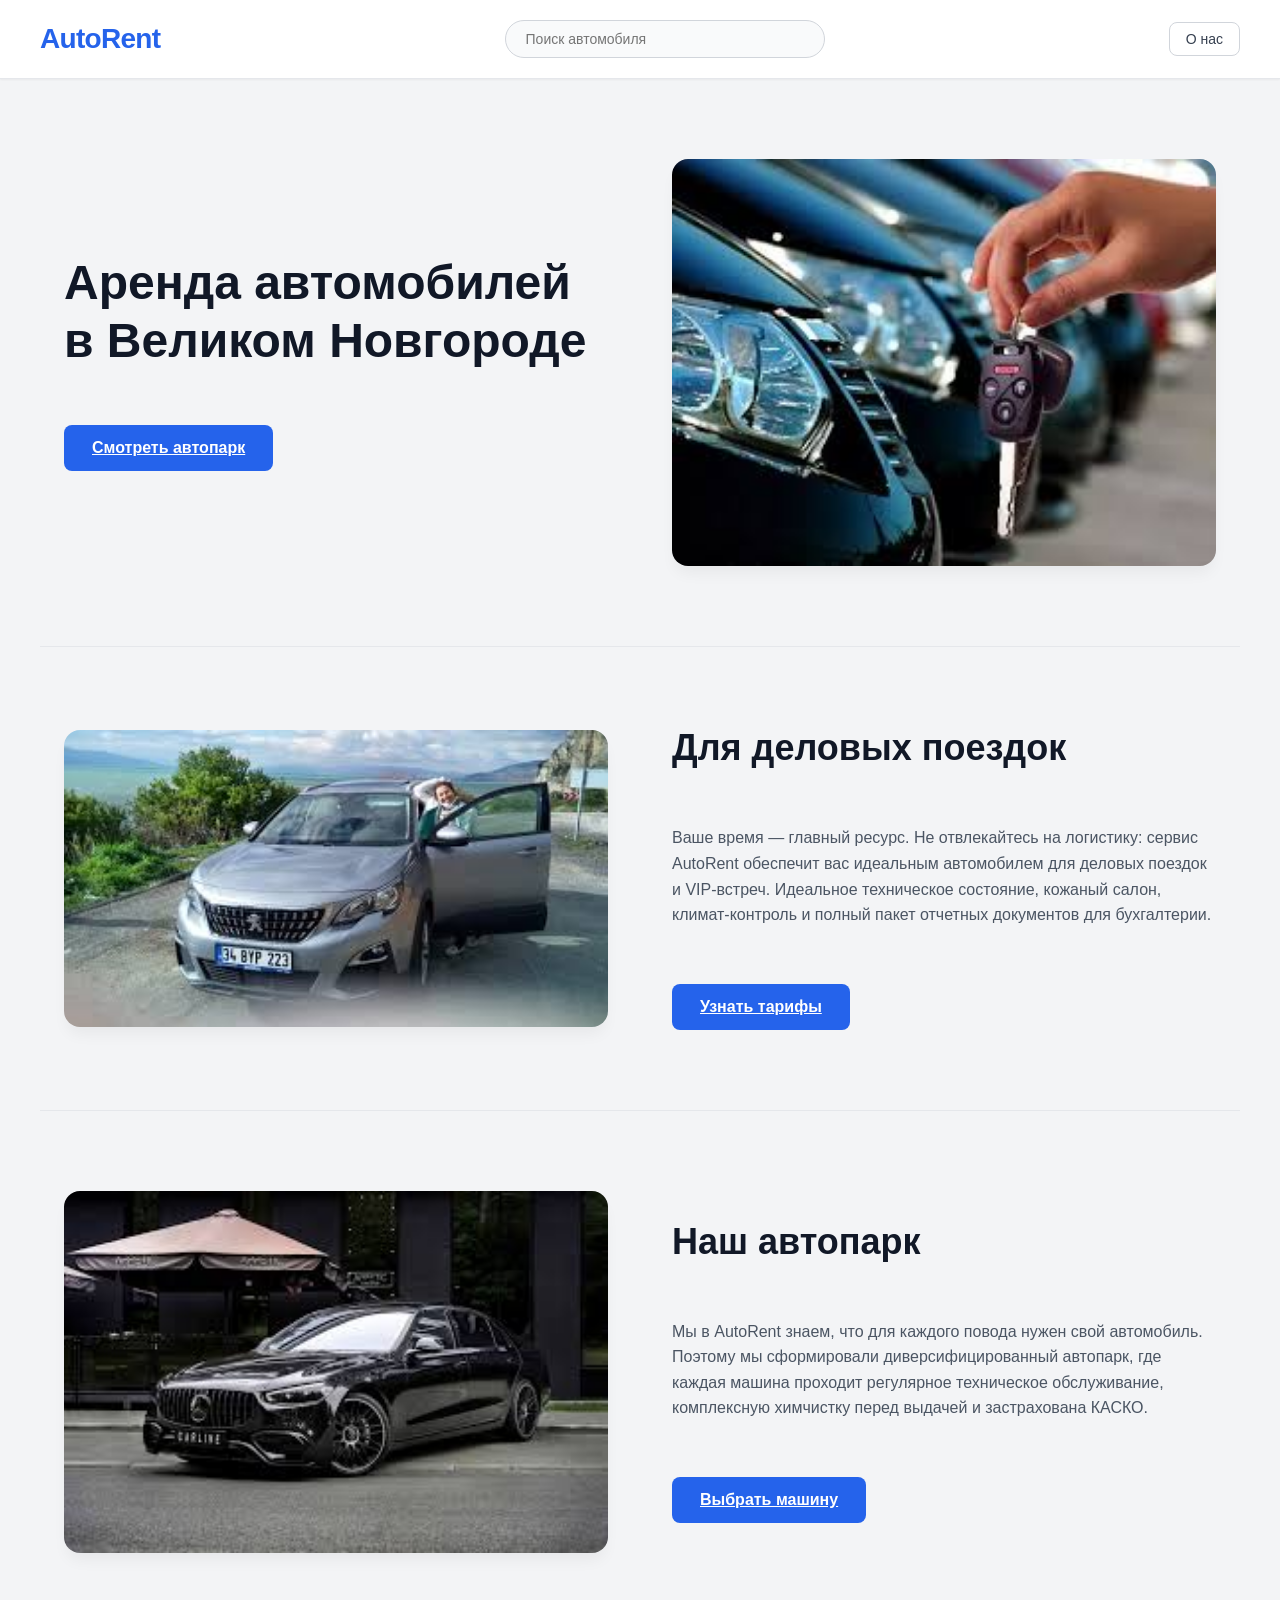
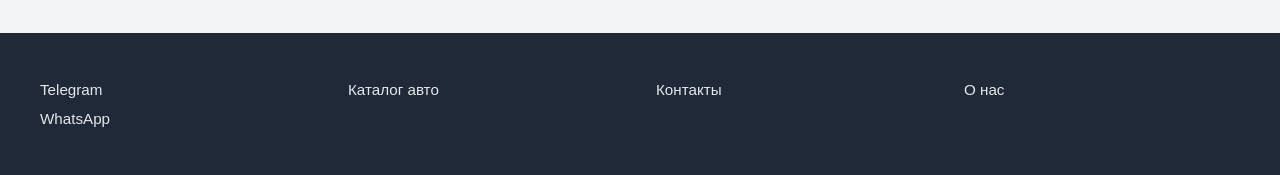
==== commit 414ab353: "three part" ====
--- a/index.html
+++ b/index.html
@@ -18,7 +18,7 @@
                     <input type="search" id="search" placeholder="Поиск автомобиля" class="search-input">
                 </div>
                 <div class="auth-header-block">
-                    <button id="btn-header-auth" class="btn-header">Войти / Регистрация</button>
+                    <button id="btn-header-auth" class="btn-header">О нас</button>
                 </div>
             </div>
         </header>
@@ -30,7 +30,7 @@
                     <h1 class="hero-title">
                         Аренда автомобилей в Великом Новгороде
                     </h1>
-                    <button id="btn-katalog" class="btn-large">Смотреть автопарк</button>
+                    <a href="catalog.html" class="btn-large">Смотреть автопарк</a>
                 </div>
                 <div class="image-wrapper">
                     <img src="images/img3.jpg" alt="Комфортабельный автомобиль для аренды" class="responsive-img">
@@ -47,7 +47,7 @@
                     <p class="section-paragraph">
                         Ваше время — главный ресурс. Не отвлекайтесь на логистику: сервис AutoRent обеспечит вас идеальным автомобилем для деловых поездок и VIP-встреч. Идеальное техническое состояние, кожаный салон, климат-контроль и полный пакет отчетных документов для бухгалтерии.
                     </p>
-                    <button id="btn-katalog1" class="btn-large">Узнать тарифы</button>
+                    <a href="catalog.html" class="btn-large">Узнать тарифы</a>
                 </div>
             </div>
 
@@ -61,7 +61,7 @@
                     <p class="section-paragraph">
                         Мы в AutoRent знаем, что для каждого повода нужен свой автомобиль. Поэтому мы сформировали диверсифицированный автопарк, где каждая машина проходит регулярное техническое обслуживание, комплексную химчистку перед выдачей и застрахована КАСКО.
                     </p>
-                    <button id="btn-katalog2" class="btn-large">Выбрать машину</button>
+                    <a href="catalog.html" class="btn-large">Выбрать машину</a>
                 </div>
             </div>
         </main>
@@ -83,8 +83,8 @@
                 </div>
 
                 <div class="footer-col">
-                    <a href="#" class="footer-link leading-tight">
-                        Условия аренды и оплаты
+                    <a href="about.html" class="footer-link leading-tight">
+                        О нас
                     </a>
                 </div>
 
--- a/style.css
+++ b/style.css
@@ -123,7 +123,7 @@
 .hero-text-block, .info-text-block {
     display: flex;
     flex-direction: column;
-    gap: 1.25rem;
+    gap: 3.5rem;
 }
 
 .hero-title {
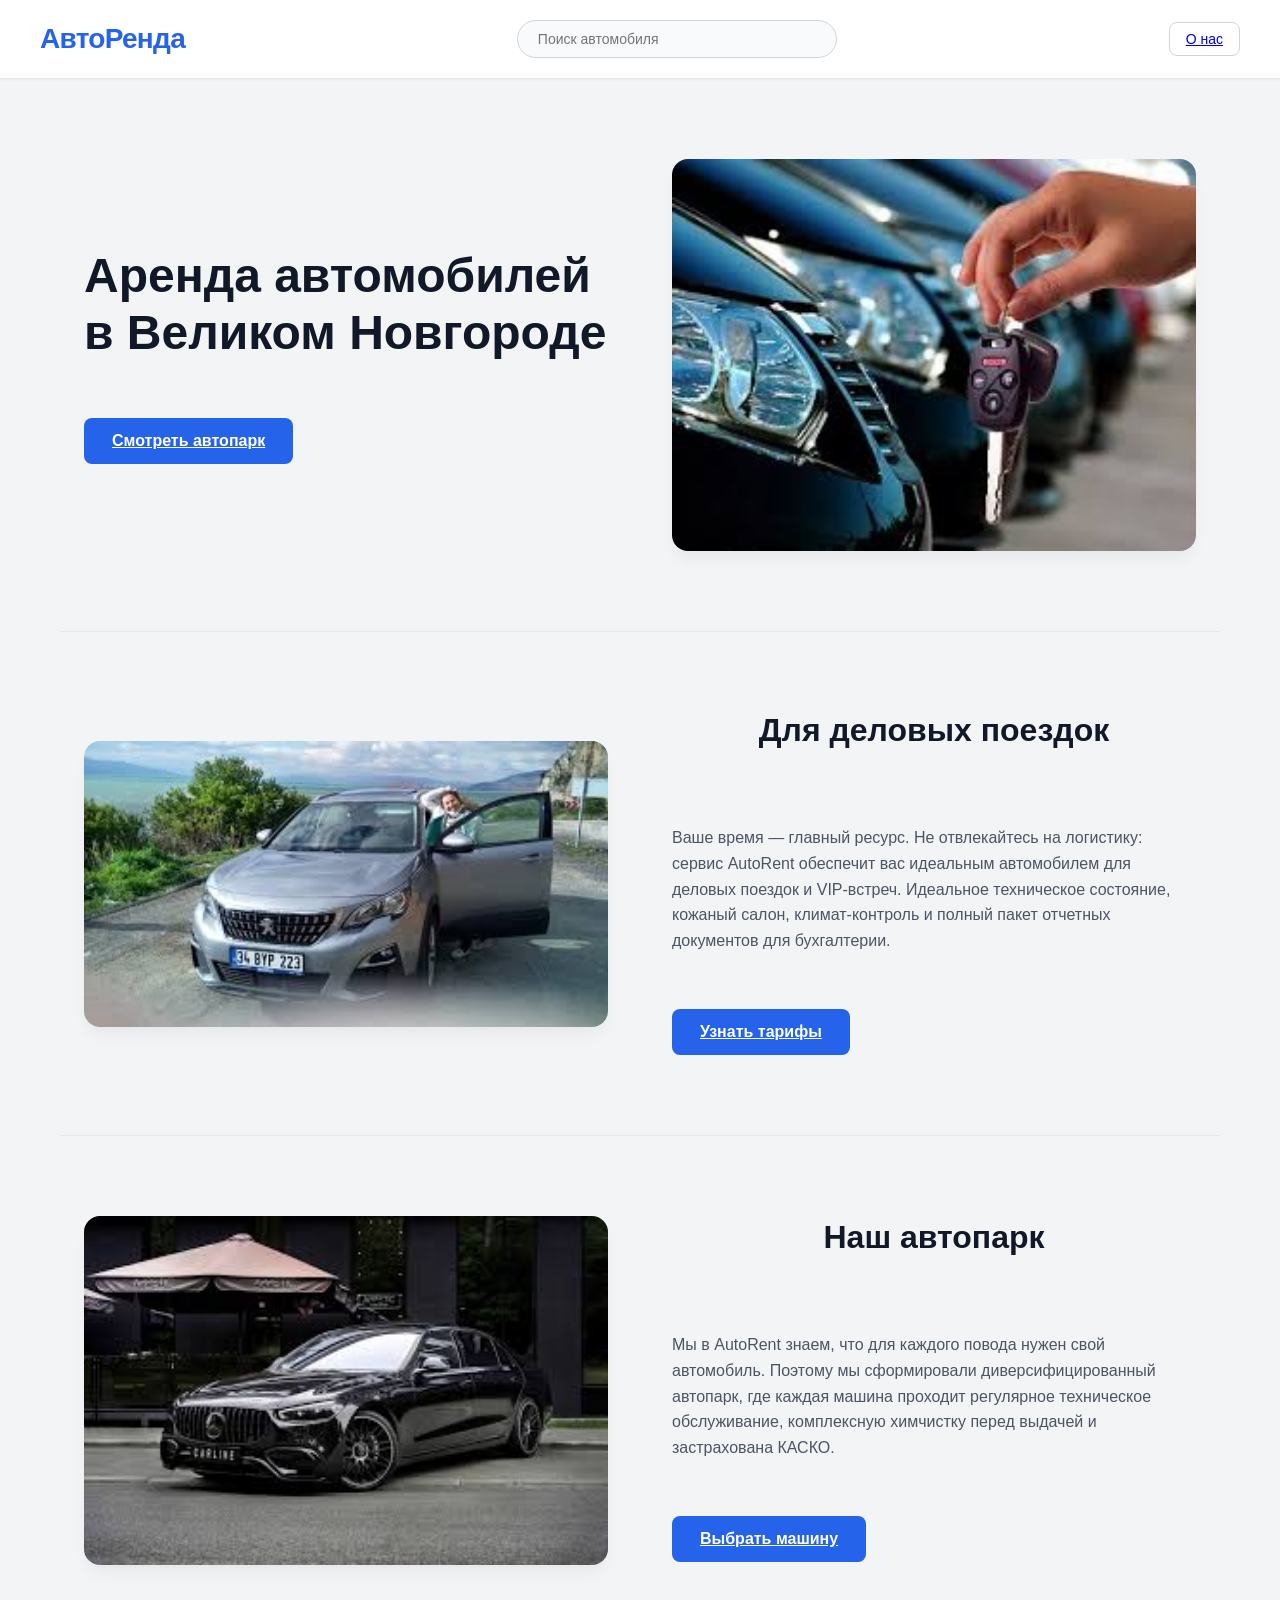
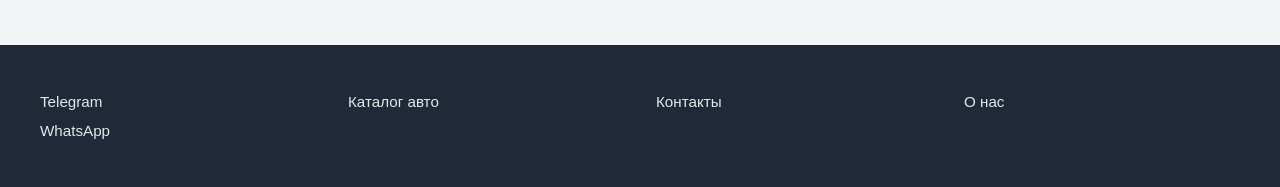
==== commit f6910a45: "final" ====
--- a/index.html
+++ b/index.html
@@ -3,22 +3,21 @@
 <head>
     <meta charset="UTF-8">
     <meta name="viewport" content="width=device-width, initial-scale=1.0">
-    <title>Аренда авто AutoRent — Великий Новгород</title>
+    <title>Аренда авто AutoRent</title>
     <link rel="stylesheet" href="style.css">
 </head>
 <body class="site-body">
-    <section id="firstList" class="main-page">
-        
+    <section id="firstList" class="main-page">     
         <header class="site-header">
             <div class="header-container">
                 <div class="site-logo">
-                    <h2>AutoRent</h2>
+                    <h2>АвтоРенда</h2>
                 </div>
                 <div class="search-wrapper">
                     <input type="search" id="search" placeholder="Поиск автомобиля" class="search-input">
                 </div>
                 <div class="auth-header-block">
-                    <button id="btn-header-auth" class="btn-header">О нас</button>
+                    <button id="btn-header-auth" class="btn-header"><a href="about.html">О нас</a></button>
                 </div>
             </div>
         </header>
@@ -67,8 +66,7 @@
         </main>
 
         <footer class="site-footer">
-            <div class="footer-grid">
-                
+            <div class="footer-grid">            
                 <div class="footer-col">
                     <a href="https://t.me" class="footer-link-item">Telegram</a>
                     <a href="https://wa.me" class="footer-link-item">WhatsApp</a>
@@ -87,7 +85,6 @@
                         О нас
                     </a>
                 </div>
-
             </div>
         </footer>
     </section> 
--- a/style.css
+++ b/style.css
@@ -1,13 +1,9 @@
-/* ==========================================================================
-   1. ОБНУЛЕНИЕ СТИЛЕЙ И БАЗОВЫЕ НАСТРОЙКИ
-   ========================================================================== */
 * {
     box-sizing: border-box;
     margin: 0;
     padding: 0;
 }
 
-/* Важно для прижатия подвала к низу на любых страницах */
 html, body {
     height: 100%;
 }
@@ -21,14 +17,10 @@
     -webkit-font-smoothing: antialiased;
 }
 
-/* Служебный класс для переключения страниц через JS (если используется) */
 .hidden {
     display: none !important;
 }
 
-/* ==========================================================================
-   2. ОБЩАЯ ШАПКА САЙТА (HEADER)
-   ========================================================================== */
 .site-header {
     padding: 1.25rem 2rem;
     background-color: #ffffff;
@@ -74,7 +66,6 @@
     box-shadow: 0 0 0 3px rgba(37, 99, 235, 0.15);
 }
 
-/* Кнопка авторизации в шапке */
 .btn-header {
     background-color: transparent;
     color: #374151;
@@ -92,17 +83,14 @@
     border-color: #9ca3af;
 }
 
-/* ==========================================================================
-   3. ГЛАВНАЯ СТРАНИЦА И КОНТЕНТНЫЕ СЕКЦИИ
-   ========================================================================== */
 .main-page, .catalog-page {
     display: flex;
     flex-direction: column;
-    min-height: 100vh; /* Заставляет страницу растягиваться */
+    min-height: 100vh;
 }
 
 .site-content {
-    flex: 1 0 auto; /* Выталкивает подвал вниз */
+    flex: 1 0 auto;
     width: 100%;
     max-width: 1200px;
     margin: 0 auto;
@@ -145,7 +133,6 @@
     line-height: 1.6;
 }
 
-/* Кнопки на главной странице */
 .btn-large {
     background-color: #2563eb;
     color: #ffffff;
@@ -177,11 +164,8 @@
     box-shadow: 0 10px 15px -3px rgba(0, 0, 0, 0.05);
 }
 
-/* ==========================================================================
-   4. СТРАНИЦА КАТАЛОГА (РАСТЯНУТЫЕ КАРТОЧКИ И ЦЕНТРАЛЬНАЯ КНОПКА)
-   ========================================================================== */
 .catalog-content {
-    flex: 1 0 auto; /* Выталкивает подвал вниз */
+    flex: 1 0 auto;
     width: 100%;
     max-width: 1200px;
     margin: 0 auto;
@@ -199,12 +183,12 @@
 .catalog-grid {
     display: grid;
     grid-template-columns: 1fr;
-    gap: 2.5rem; /* Увеличенное расстояние между карточками */
+    gap: 2.5rem;
 }
 
 .catalog-card {
     background-color: #ffffff;
-    border-radius: 1.25rem; /* Округлые углы */
+    border-radius: 1.25rem;
     overflow: hidden;
     display: flex;
     flex-direction: column;
@@ -226,27 +210,26 @@
 
 .card-img {
     width: 100%;
-    height: 260px; /* Карточка стала выше и солиднее */
+    height: 260px;
     object-fit: cover;
     background-color: #f3f4f6;
     border-bottom: 1px solid #e5e7eb;
 }
 
 .card-title {
-    font-size: 1.4rem; /* Увеличенный заголовок автомобиля */
+    font-size: 1.4rem;
     font-weight: 700;
     color: #111827;
     padding: 1.5rem 1.5rem 0.75rem;
 }
 
 .card-description {
-    font-size: 1rem; /* Увеличенный текст описания */
+    font-size: 1rem;
     color: #4b5563;
     line-height: 1.6;
     padding: 0 1.5rem 2rem;
 }
 
-/* Нижняя плашка — выравнивание элементов по центру колонкой */
 .card-bottom {
     padding: 1.5rem;
     background-color: #f9fafb;
@@ -264,7 +247,6 @@
     text-align: center;
 }
 
-/* Кнопка строго по центру */
 .btn-action {
     background-color: #2563eb;
     color: #ffffff;
@@ -276,7 +258,7 @@
     cursor: pointer;
     transition: background-color 0.2s ease;
     width: 100%;           
-    max-width: 220px;      /* Ограничивает ширину и держит её по центру */
+    max-width: 220px;
     text-align: center;
 }
 
@@ -284,15 +266,12 @@
     background-color: #1d4ed8;
 }
 
-/* ==========================================================================
-   5. ОБЩИЙ ПОДВАЛ САЙТА (FOOTER)
-   ========================================================================== */
 .site-footer {
     background-color: #1f2937;
     color: #9ca3af;
     padding: 3rem 1.5rem;
-    margin-top: auto; /* Прижимает к низу экрана */
-    flex-shrink: 0;   /* Запрещает подвалу сжиматься */
+    margin-top: auto;
+    flex-shrink: 0;
 }
 
 .footer-grid {
@@ -321,13 +300,7 @@
     color: #60a5fa;
 }
 
-/* ==========================================================================
-   6. АДАПТИВНОСТЬ ДЛЯ ЭКРАНОВ ПЛАНШЕТОВ И КОМПЬЮТЕРОВ (MEDIA QUERIES)
-   ========================================================================== */
-
-/* Планшеты и небольшие экраны */
 @media (min-width: 768px) {
-    /* Главная страница: переключение в 2 колонки */
     .hero-section, .info-section {
         grid-template-columns: 1fr 1fr;
         padding: 5rem 1.5rem;
@@ -337,19 +310,15 @@
     .hero-title { font-size: 3rem; }
     .section-title { font-size: 2.25rem; }
 
-    /* Возврат стандартного порядка блоков на ПК */
     .order-mobile-1 { order: 0; }
     .order-mobile-2 { order: 0; }
 
-    /* Каталог: переключение в 2 колонки */
     .catalog-grid {
         grid-template-columns: repeat(2, 1fr);
     }
 }
 
-/* Большие мониторы и компьютеры */
 @media (min-width: 1024px) {
-    /* Каталог: переключение в 3 колонки */
     .catalog-grid {
         grid-template-columns: repeat(3, 1fr);
         gap: 2.5rem;
@@ -361,35 +330,25 @@
         margin-bottom: 3.5rem;
     }
 
-    /* Подвал: выстраивается в 4 колонки */
     .footer-grid {
         grid-template-columns: repeat(4, 1fr);
     }
 }
 
-/* ==========================================================================
-   7. СТИЛИ МОДАЛЬНОГО ОКНА БРОНИРОВАНИЯ (POP-UP)
-   ========================================================================== */
-
-/* Затемняющий фон на весь экран и центрирование формы */
 .auth-container {
     position: fixed;
     top: 0;
     left: 0;
     width: 100vw;
     height: 100vh;
-    background-color: rgba(0, 0, 0, 0.5); /* Полупрозрачное затемнение сайта */
-    
-    /* Эти три строчки намертво центрируют блок формы по вертикали и горизонтали */
-    display: flex !important; /* !important гарантирует, что flex не сбросится */
-    align-items: center;      /* Центрирование по вертикали */
-    justify-content: center;   /* Центрирование по горизонтали */
-    
-    z-index: 1000;            /* Помещает окно поверх каталога и подвала */
+    background-color: rgba(0, 0, 0, 0.5);
+    display: flex !important;
+    align-items: center;
+    justify-content: center;
+    z-index: 1000;
     padding: 1rem;
 }
 
-/* Белое окошко формы */
 .auth-section {
     background-color: #ffffff;
     padding: 2.5rem;
@@ -402,7 +361,6 @@
     gap: 1.25rem;
 }
 
-/* Заголовок формы */
 .auth-title {
     font-size: 1.75rem;
     font-weight: 800;
@@ -411,7 +369,6 @@
     margin-bottom: 0.5rem;
 }
 
-/* Поля ввода (инпуты) */
 .form-input {
     width: 100%;
     padding: 0.75rem 1rem;
@@ -427,7 +384,6 @@
     box-shadow: 0 0 0 3px rgba(37, 99, 235, 0.15);
 }
 
-/* Блок соглашения с политикой */
 .policy-wrapper {
     display: flex;
     align-items: flex-start;
@@ -455,7 +411,6 @@
     text-decoration: underline;
 }
 
-/* Главная кнопка бронирования */
 .btn-primary {
     background-color: #2563eb;
     color: #ffffff;
@@ -473,7 +428,6 @@
     background-color: #1d4ed8;
 }
 
-/* Ссылка Назад */
 .auth-link {
     font-size: 0.9rem;
     color: #6b7280;
@@ -485,3 +439,216 @@
 .auth-link:hover {
     color: #111827;
 }
+
+main {
+    flex: 1;
+    max-width: 1200px;
+    margin: 40px auto;
+    padding: 0 20px;
+    width: 100%;
+}
+
+.back-link {
+    display: inline-block;
+    margin-bottom: 20px;
+    color: #2563eb;
+    text-decoration: none;
+}
+
+.back-link:hover {
+    text-decoration: underline;
+}
+
+.car-details {
+    display: grid;
+    grid-template-columns: 1fr 1fr;
+    gap: 40px;
+    background: #fff;
+    padding: 30px;
+    border-radius: 12px;
+    box-shadow: 0 4px 12px rgba(0, 0, 0, 0.05);
+}
+
+.car-image img {
+    width: 100%;
+    height: auto;
+    border-radius: 8px;
+    object-fit: cover;
+}
+
+.car-info h1 {
+    font-size: 32px;
+    margin-bottom: 10px;
+}
+
+.class-badge {
+    display: inline-block;
+    padding: 4px 12px;
+    background: #eff6ff;
+    color: #2563eb;
+    border-radius: 20px;
+    font-size: 14px;
+    font-weight: bold;
+    margin-bottom: 20px;
+}
+
+.price-box {
+    font-size: 24px;
+    font-weight: bold;
+    color: #000;
+    margin-bottom: 24px;
+}
+
+.price-box span {
+    color: #666;
+    font-size: 16px;
+    font-weight: normal;
+}
+
+.specs {
+    margin-bottom: 30px;
+}
+
+.specs h3 {
+    margin-bottom: 12px;
+    font-size: 18px;
+    border-bottom: 1px solid #eee;
+    padding-bottom: 6px;
+}
+
+.spec-item {
+    display: flex;
+    justify-content: space-between;
+    padding: 8px 0;
+    border-bottom: 1px solid #f5f5f5;
+}
+
+.spec-label {
+    color: #666;
+}
+
+.spec-value {
+    font-weight: 500;
+}
+
+.btn-booking {
+    display: block;
+    width: 100%;
+    text-align: center;
+    background: #2563eb;
+    color: #fff;
+    padding: 14px;
+    border-radius: 8px;
+    text-decoration: none;
+    font-weight: bold;
+    font-size: 16px;
+    transition: background 0.2s;
+}
+
+.btn-booking:hover {
+    background: #1d4ed8;
+}
+
+.btn-more {
+    text-align: center;
+}
+
+.about-section {
+    padding: 80px 20px;
+    background-color: #ffffff;
+}
+
+.about-section .container {
+    max-width: 800px;
+    margin: 0 auto;
+}
+
+.section-title {
+    font-size: 32px;
+    font-weight: bold;
+    color: #111827;
+    text-align: center;
+    margin-bottom: 20px;
+}
+
+.about-lead {
+    font-size: 18px;
+    color: #4b5563;
+    text-align: center;
+    margin-bottom: 50px;
+    line-height: 1.6;
+}
+
+.about-list {
+    display: flex;
+    flex-direction: column;
+    gap: 20px;
+}
+
+.about-list-item {
+    display: flex;
+    align-items: center;
+    background: #f9fafb;
+    padding: 24px 30px;
+    border-radius: 12px;
+    border: 1px solid #f3f4f6;
+    transition: background-color 0.2s;
+}
+
+.about-list-item:hover {
+    background: #f3f4f6;
+}
+
+.about-item-icon {
+    font-size: 36px;
+    margin-right: 24px;
+    min-width: 50px;
+    text-align: center;
+}
+
+.about-item-text {
+    flex: 1;
+}
+
+.about-item-text h3 {
+    font-size: 18px;
+    font-weight: bold;
+    color: #111827;
+    margin-bottom: 6px;
+}
+
+.about-item-text p {
+    font-size: 15px;
+    color: #4b5563;
+    line-height: 1.5;
+}
+
+@media (max-width: 640px) {
+    .about-list-item {
+        flex-direction: column;
+        text-align: center;
+        padding: 20px;
+    }
+    
+    .about-item-icon {
+        margin-right: 0;
+        margin-bottom: 12px;
+    }
+    
+    .section-title {
+        font-size: 26px;
+    }
+}
+
+.logo {
+    font-size: 24px;
+    font-weight: bold;
+    color: #000;
+    text-decoration: none;
+    cursor: pointer; 
+    color: #2563eb;      
+}
+
+.logo span {
+    color: #2563eb;
+}
